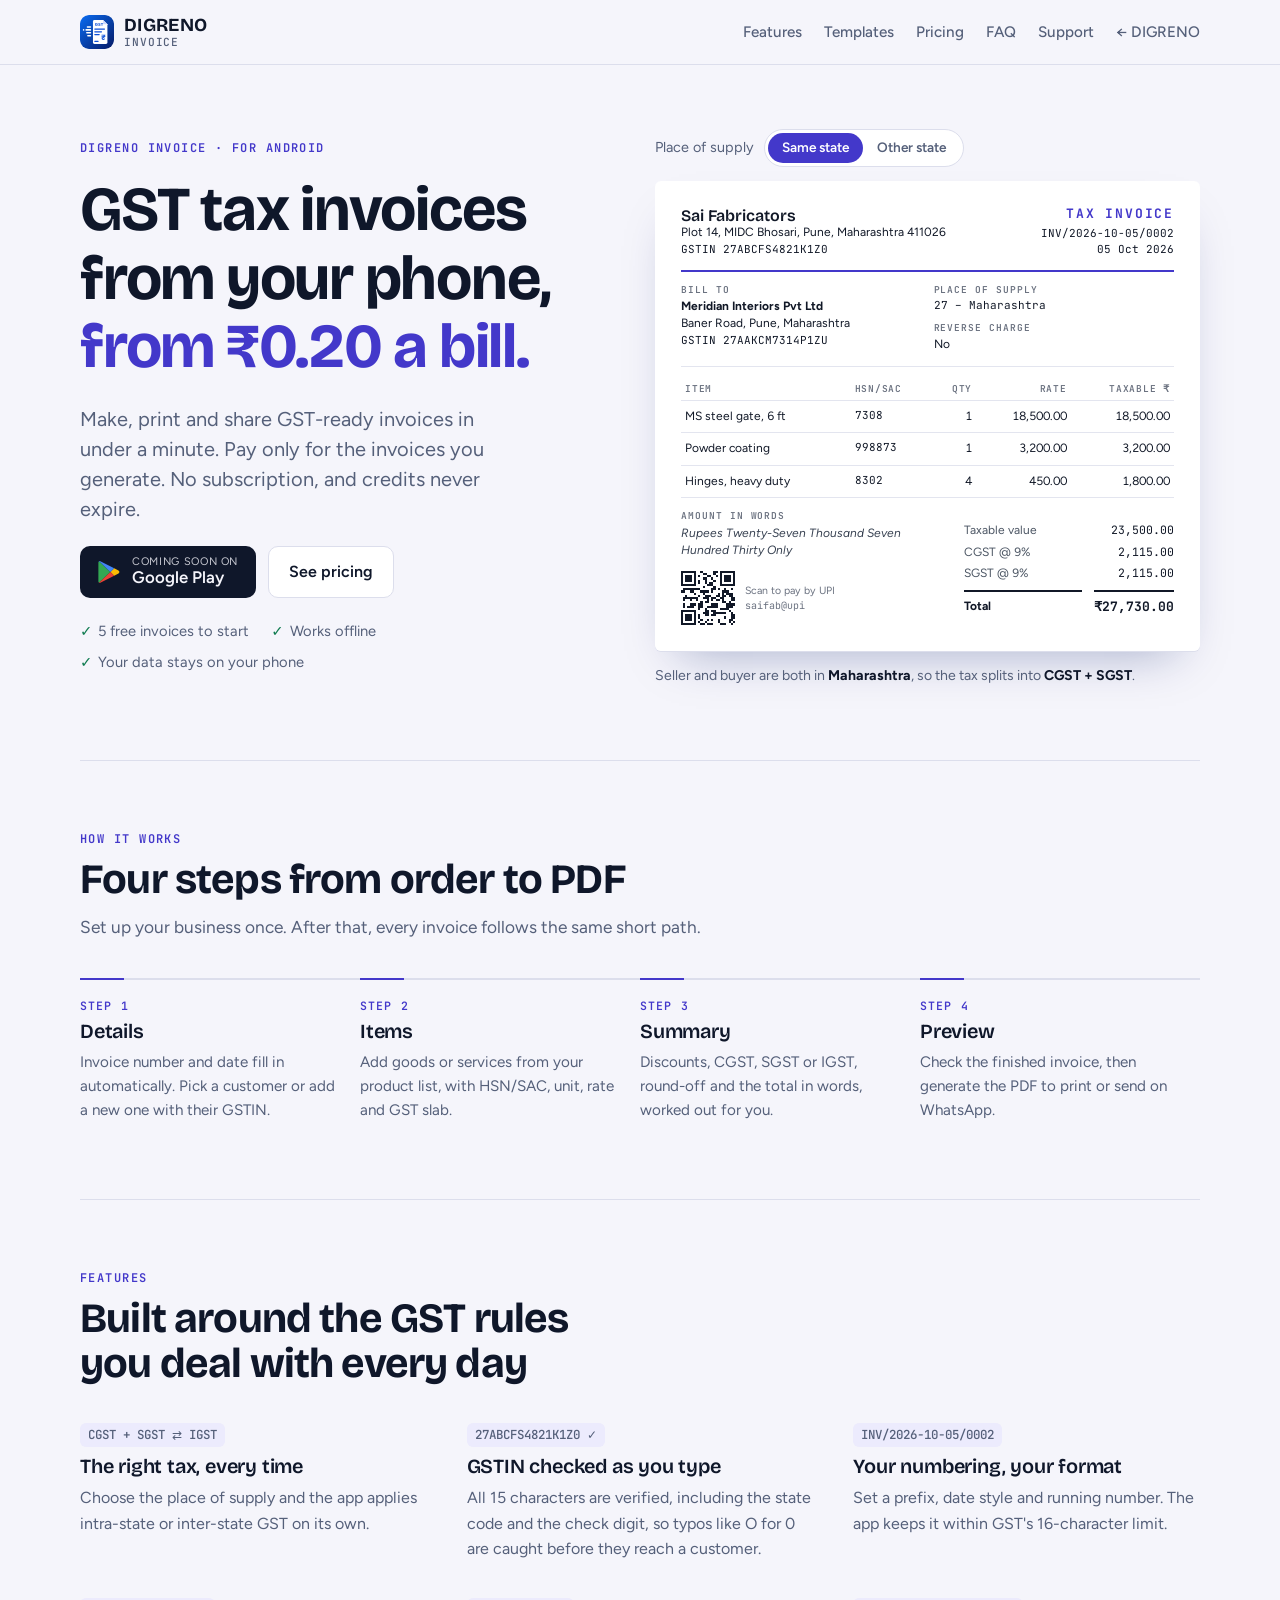
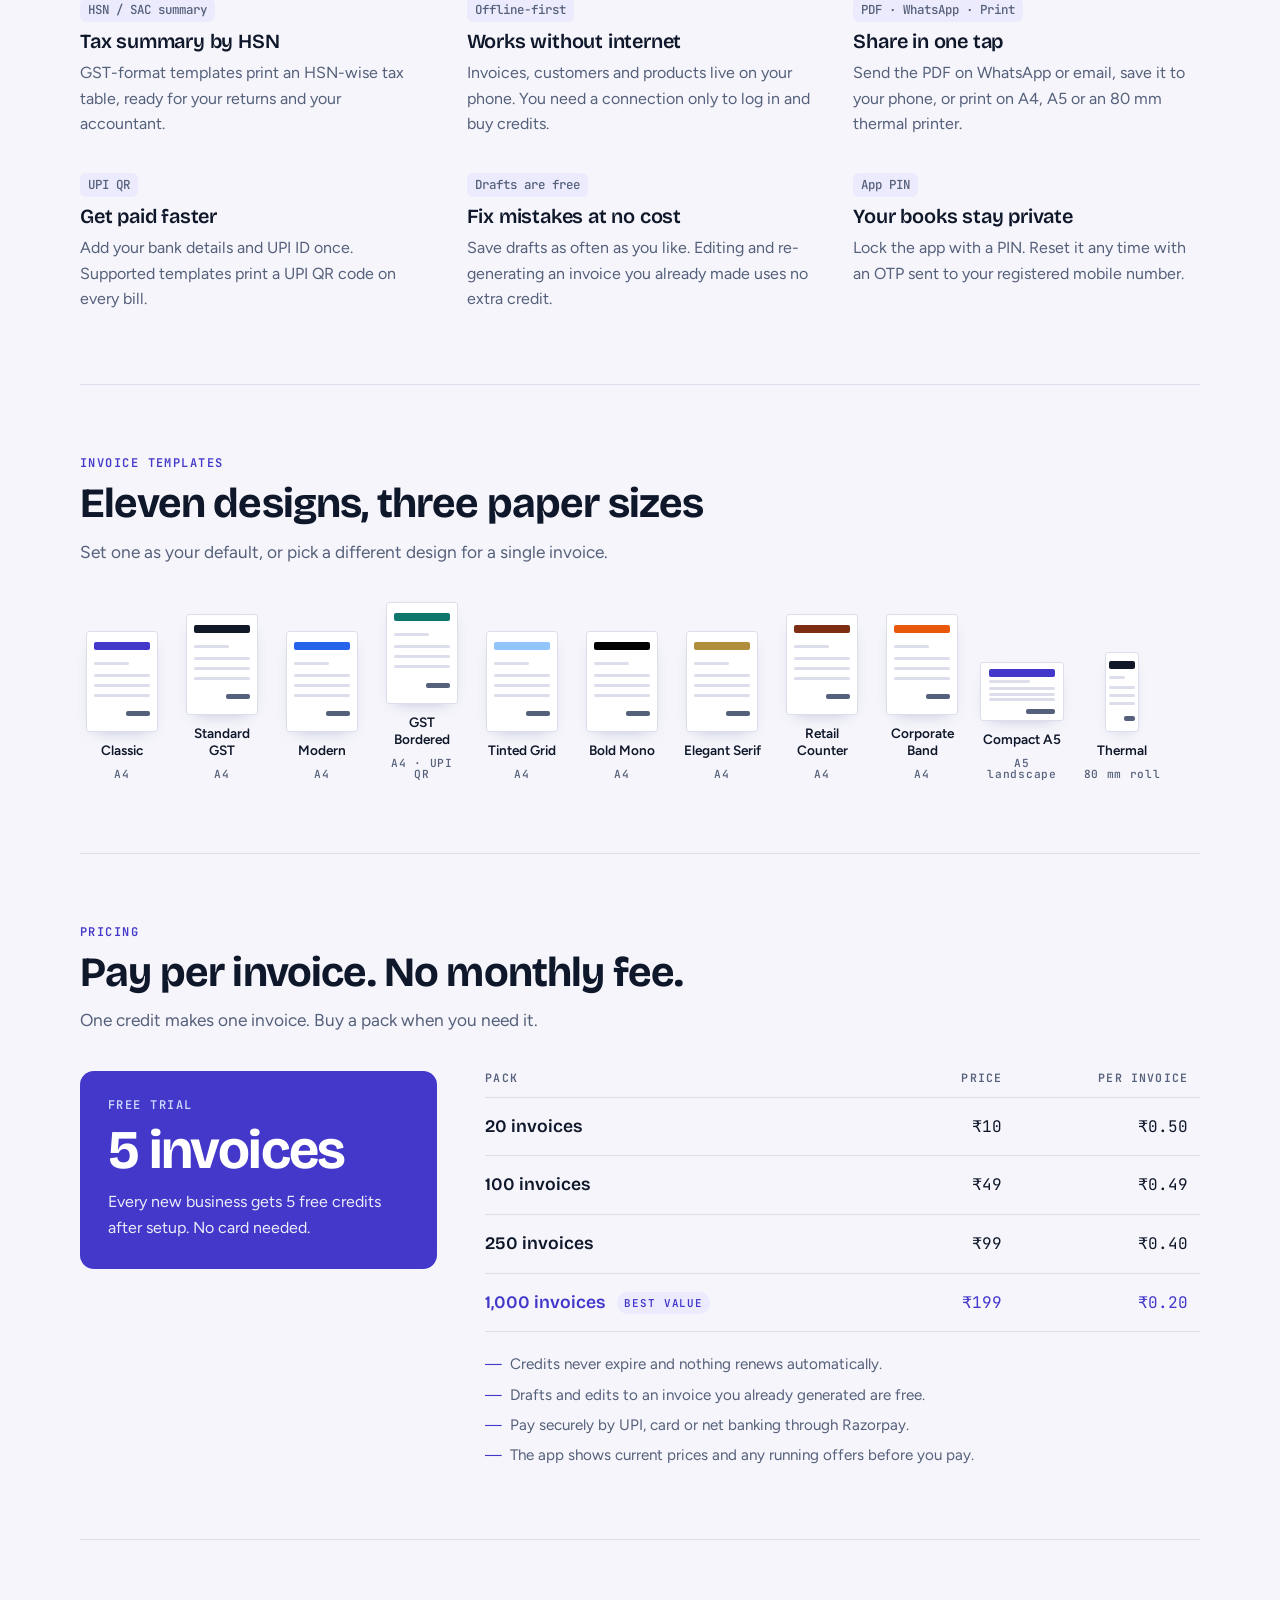
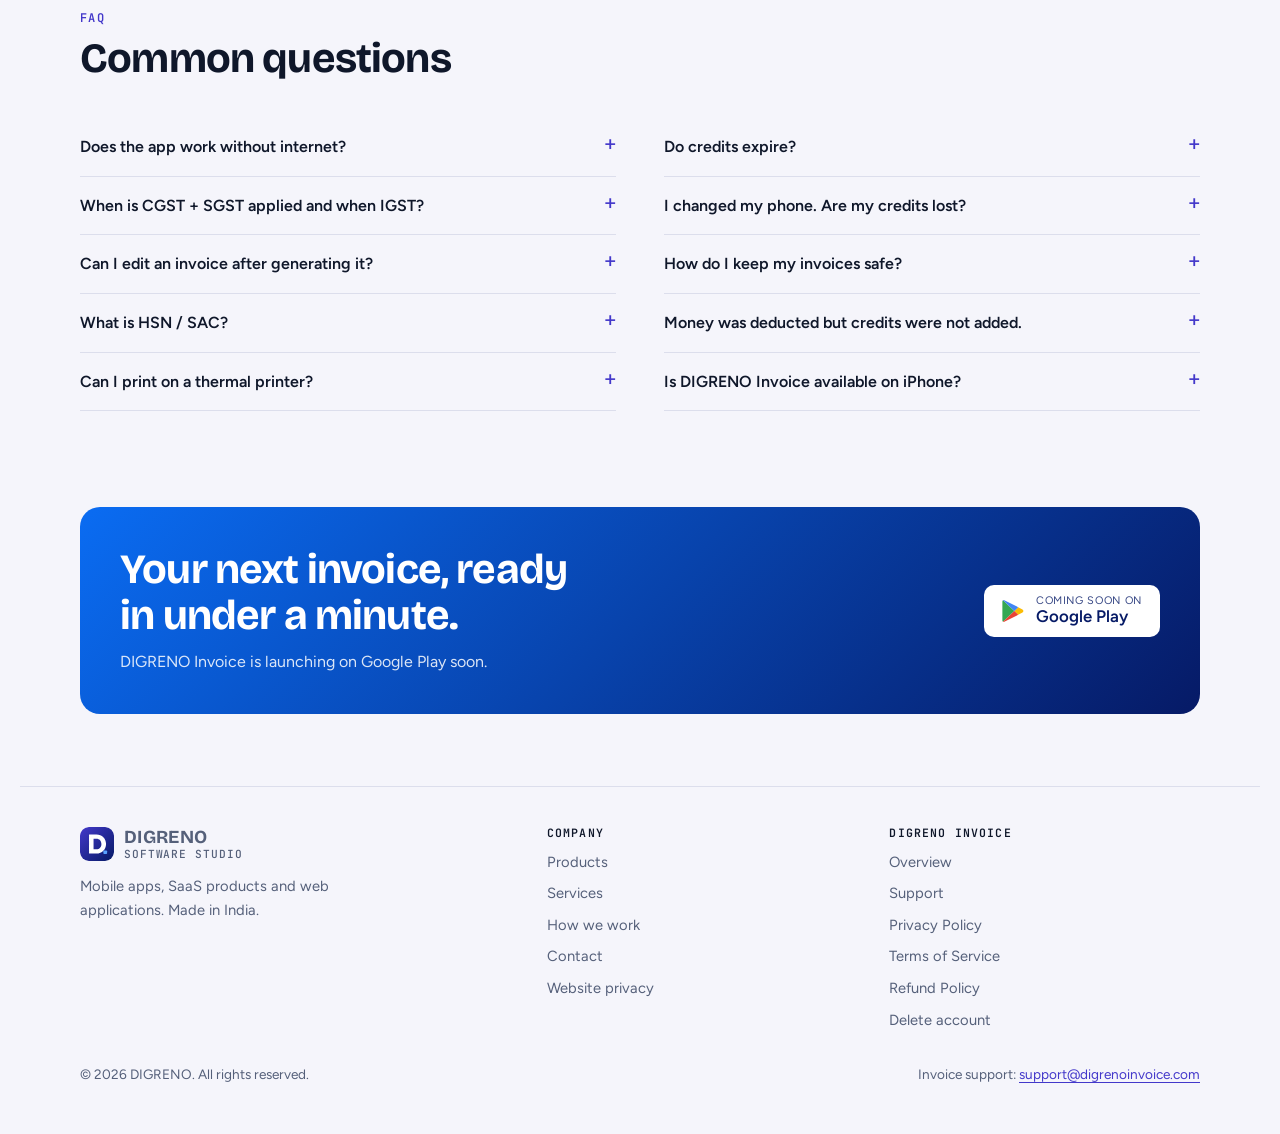
==== invoice/index.html @ 0d17e204 "seperate landing page" ====
<!doctype html>
<html lang="en-IN">
<head>
<meta charset="utf-8">
<meta name="viewport" content="width=device-width, initial-scale=1, viewport-fit=cover">
<title>DIGRENO Invoice</title>
<meta name="description" content="GST invoicing app for Android. Make GST-ready tax invoices on your phone from ₹0.20 a bill, with CGST/SGST/IGST, HSN summary, UPI QR and thermal printing.">
<link rel="canonical" href="https://digreno.com/invoice/">
<meta name="theme-color" content="#4338CA">
<meta property="og:type" content="website">
<meta property="og:site_name" content="DIGRENO">
<meta property="og:title" content="DIGRENO Invoice">
<meta property="og:description" content="GST invoicing app for Android. Make GST-ready tax invoices on your phone from ₹0.20 a bill, with CGST/SGST/IGST, HSN summary, UPI QR and thermal printing.">
<meta property="og:url" content="https://digreno.com/invoice/">
<link rel="icon" href="/assets/invoice-logo.svg" type="image/svg+xml">
<link rel="preconnect" href="https://fonts.googleapis.com"><link rel="preconnect" href="https://fonts.gstatic.com" crossorigin><link rel="stylesheet" href="https://fonts.googleapis.com/css2?family=Bricolage+Grotesque:opsz,wght@12..96,600;12..96,700&family=Figtree:wght@400;500;600;700&family=JetBrains+Mono:wght@500;600;700&display=swap">
<link rel="stylesheet" href="/assets/site.css">
</head>
<body>
<a class="skip" href="#main">Skip to content</a>
<header class="site-header">
  <nav class="wrap nav" aria-label="Main">
    <a class="brand" href="/invoice/"><img src="/assets/invoice-logo.svg" alt="" width="34" height="34"><span>DIGRENO<small>Invoice</small></span></a>
    <button class="nav-toggle" type="button" aria-expanded="false" aria-controls="nav-links">Menu</button>
    <div class="nav-links" id="nav-links"><a href="/invoice/#features">Features</a><a href="/invoice/#templates">Templates</a><a href="/invoice/#pricing">Pricing</a><a href="/invoice/#faq">FAQ</a><a href="/invoice/support.html">Support</a><a class="subnav-crumb" href="/">← DIGRENO</a></div>
  </nav>
</header>
<main id="main" class="wrap">
  <section class="hero">
    <div class="hero-copy">
      <span class="eyebrow">DIGRENO Invoice · for Android</span>
      <h1>GST tax invoices from your phone, <em>from ₹0.20 a bill.</em></h1>
      <p class="lede">Make, print and share GST-ready invoices in under a minute. Pay only for the invoices you generate. No subscription, and credits never expire.</p>
      <div class="hero-actions">
        <a class="play-badge" href="#download" aria-disabled="true">
          <svg viewBox="0 0 22 24" aria-hidden="true"><path fill="#34A853" d="M1 1.2 12.4 12 1 22.8c-.4-.2-.6-.7-.6-1.2V2.4c0-.5.2-1 .6-1.2Z"/><path fill="#FBBC04" d="m16.2 8.2-3.8 3.8 3.8 3.8 4.3-2.4c1.2-.7 1.2-2.1 0-2.8l-4.3-2.4Z"/><path fill="#4285F4" d="M1 1.2c.3-.2.8-.2 1.3.1l13.9 6.9-3.8 3.8L1 1.2Z"/><path fill="#EA4335" d="M1 22.8 12.4 12l3.8 3.8-13.9 6.9c-.5.3-1 .3-1.3.1Z"/></svg>
          <span><small>Coming soon on</small><strong>Google Play</strong></span>
        </a>
        <a class="btn btn-ghost" href="#pricing">See pricing</a>
      </div>
      <ul class="hero-facts">
        <li>5 free invoices to start</li>
        <li>Works offline</li>
        <li>Your data stays on your phone</li>
      </ul>
    </div>

    <div class="demo" aria-label="Sample invoice made with DIGRENO Invoice">
      <div class="pos-switch">
        <span>Place of supply</span>
        <span class="seg" role="group" aria-label="Place of supply">
          <button type="button" data-pos="intra" aria-pressed="true">Same state</button>
          <button type="button" data-pos="inter" aria-pressed="false">Other state</button>
        </span>
      </div>
      <div class="invoice-scroll">
        <article class="invoice" id="demo-invoice">
          <div class="inv-top">
            <div>
              <h3>Sai Fabricators</h3>
              <div>Plot 14, MIDC Bhosari, Pune, Maharashtra 411026</div>
              <div class="mono">GSTIN 27ABCFS4821K1Z0</div>
            </div>
            <div class="inv-title">
              <b>TAX INVOICE</b>
              <div class="mono">INV/2026-10-05/0002</div>
              <div class="mono">05 Oct 2026</div>
            </div>
          </div>
          <div class="inv-meta">
            <div>
              <div class="lbl">Bill to</div>
              <div><strong>Meridian Interiors Pvt Ltd</strong></div>
              <div id="buyer-addr">Baner Road, Pune, Maharashtra</div>
              <div class="mono">GSTIN <span id="buyer-gstin">27AAKCM7314P1ZU</span></div>
            </div>
            <div>
              <div class="lbl">Place of supply</div>
              <div class="mono" id="inv-pos">27 – Maharashtra</div>
              <div class="lbl" style="margin-top:8px">Reverse charge</div>
              <div>No</div>
            </div>
          </div>
          <table class="inv-items">
            <thead><tr><th>Item</th><th>HSN/SAC</th><th class="num">Qty</th><th class="num">Rate</th><th class="num">Taxable ₹</th></tr></thead>
            <tbody>
              <tr><td>MS steel gate, 6 ft</td><td class="mono">7308</td><td class="num">1</td><td class="num">18,500.00</td><td class="num">18,500.00</td></tr>
              <tr><td>Powder coating</td><td class="mono">998873</td><td class="num">1</td><td class="num">3,200.00</td><td class="num">3,200.00</td></tr>
              <tr><td>Hinges, heavy duty</td><td class="mono">8302</td><td class="num">4</td><td class="num">450.00</td><td class="num">1,800.00</td></tr>
            </tbody>
          </table>
          <div class="inv-bottom">
            <div>
              <div class="lbl" style="font:600 9.5px/1.2 var(--f-mono);letter-spacing:.1em;text-transform:uppercase;color:#6B7280;margin-bottom:3px">Amount in words</div>
              <div class="inv-words">Rupees Twenty-Seven Thousand Seven Hundred Thirty Only</div>
              <div class="inv-upi"><canvas id="upi-qr" width="25" height="25" aria-hidden="true"></canvas><span>Scan to pay by UPI<br><span class="mono" style="font-size:10px">saifab@upi</span></span></div>
            </div>
            <dl class="inv-totals">
              <dt>Taxable value</dt><dd>23,500.00</dd>
              <div id="tax-rows" style="display:contents"></div>
              <dt class="grand">Total</dt><dd class="grand">₹27,730.00</dd>
            </dl>
          </div>
        </article>
      </div>
      <p class="demo-note" id="demo-explain" aria-live="polite">Seller and buyer are both in <b>Maharashtra</b>, so the tax splits into <b>CGST + SGST</b>.</p>
    </div>
  </section>

  <section class="band" id="how">
    <div class="section-head">
      <span class="eyebrow">How it works</span>
      <h2>Four steps from order to PDF</h2>
      <p>Set up your business once. After that, every invoice follows the same short path.</p>
    </div>
    <ol class="steps">
      <li><h3>Details</h3><p>Invoice number and date fill in automatically. Pick a customer or add a new one with their GSTIN.</p></li>
      <li><h3>Items</h3><p>Add goods or services from your product list, with HSN/SAC, unit, rate and GST slab.</p></li>
      <li><h3>Summary</h3><p>Discounts, CGST, SGST or IGST, round-off and the total in words, worked out for you.</p></li>
      <li><h3>Preview</h3><p>Check the finished invoice, then generate the PDF to print or send on WhatsApp.</p></li>
    </ol>
  </section>

  <section class="band" id="features">
    <div class="section-head">
      <span class="eyebrow">Features</span>
      <h2>Built around the GST rules you deal with every day</h2>
    </div>
    <div class="features">
      <div class="feature"><span class="tag">CGST + SGST ⇄ IGST</span><h3>The right tax, every time</h3><p>Choose the place of supply and the app applies intra-state or inter-state GST on its own.</p></div>
      <div class="feature"><span class="tag">27ABCFS4821K1Z0 ✓</span><h3>GSTIN checked as you type</h3><p>All 15 characters are verified, including the state code and the check digit, so typos like O for 0 are caught before they reach a customer.</p></div>
      <div class="feature"><span class="tag">INV/2026-10-05/0002</span><h3>Your numbering, your format</h3><p>Set a prefix, date style and running number. The app keeps it within GST's 16-character limit.</p></div>
      <div class="feature"><span class="tag">HSN / SAC summary</span><h3>Tax summary by HSN</h3><p>GST-format templates print an HSN-wise tax table, ready for your returns and your accountant.</p></div>
      <div class="feature"><span class="tag">Offline-first</span><h3>Works without internet</h3><p>Invoices, customers and products live on your phone. You need a connection only to log in and buy credits.</p></div>
      <div class="feature"><span class="tag">PDF · WhatsApp · Print</span><h3>Share in one tap</h3><p>Send the PDF on WhatsApp or email, save it to your phone, or print on A4, A5 or an 80 mm thermal printer.</p></div>
      <div class="feature"><span class="tag">UPI QR</span><h3>Get paid faster</h3><p>Add your bank details and UPI ID once. Supported templates print a UPI QR code on every bill.</p></div>
      <div class="feature"><span class="tag">Drafts are free</span><h3>Fix mistakes at no cost</h3><p>Save drafts as often as you like. Editing and re-generating an invoice you already made uses no extra credit.</p></div>
      <div class="feature"><span class="tag">App PIN</span><h3>Your books stay private</h3><p>Lock the app with a PIN. Reset it any time with an OTP sent to your registered mobile number.</p></div>
    </div>
  </section>

  <section class="band" id="templates">
    <div class="section-head">
      <span class="eyebrow">Invoice templates</span>
      <h2>Eleven designs, three paper sizes</h2>
      <p>Set one as your default, or pick a different design for a single invoice.</p>
    </div>
    <div class="papers">
      <div class="paper"><div class="sheet"><i></i><i></i><i></i><i></i><i></i><i></i></div><b>Classic</b><small>A4</small></div>
      <div class="paper"><div class="sheet" style="--accent-paper:#111827"><i></i><i></i><i></i><i></i><i></i><i></i></div><b>Standard GST</b><small>A4</small></div>
      <div class="paper"><div class="sheet" style="--accent-paper:#2563EB"><i></i><i></i><i></i><i></i><i></i><i></i></div><b>Modern</b><small>A4</small></div>
      <div class="paper"><div class="sheet" style="--accent-paper:#0F766E"><i></i><i></i><i></i><i></i><i></i><i></i></div><b>GST Bordered</b><small>A4 · UPI QR</small></div>
      <div class="paper"><div class="sheet" style="--accent-paper:#93C5FD"><i></i><i></i><i></i><i></i><i></i><i></i></div><b>Tinted Grid</b><small>A4</small></div>
      <div class="paper"><div class="sheet" style="--accent-paper:#000"><i></i><i></i><i></i><i></i><i></i><i></i></div><b>Bold Mono</b><small>A4</small></div>
      <div class="paper"><div class="sheet" style="--accent-paper:#B08D3C"><i></i><i></i><i></i><i></i><i></i><i></i></div><b>Elegant Serif</b><small>A4</small></div>
      <div class="paper"><div class="sheet" style="--accent-paper:#7C2D12"><i></i><i></i><i></i><i></i><i></i><i></i></div><b>Retail Counter</b><small>A4</small></div>
      <div class="paper"><div class="sheet" style="--accent-paper:#EA580C"><i></i><i></i><i></i><i></i><i></i><i></i></div><b>Corporate Band</b><small>A4</small></div>
      <div class="paper a5"><div class="sheet"><i></i><i></i><i></i><i></i><i></i><i></i></div><b>Compact A5</b><small>A5 landscape</small></div>
      <div class="paper roll"><div class="sheet" style="--accent-paper:#111827"><i></i><i></i><i></i><i></i><i></i><i></i></div><b>Thermal</b><small>80 mm roll</small></div>
    </div>
  </section>

  <section class="band" id="pricing">
    <div class="section-head">
      <span class="eyebrow">Pricing</span>
      <h2>Pay per invoice. No monthly fee.</h2>
      <p>One credit makes one invoice. Buy a pack when you need it.</p>
    </div>
    <div class="pricing">
      <div class="trial">
        <span class="eyebrow" style="color:#C9D8FF">Free trial</span>
        <div class="big">5 invoices</div>
        <p>Every new business gets 5 free credits after setup. No card needed.</p>
      </div>
      <div class="packs-wrap">
        <table class="packs">
          <thead><tr><th>Pack</th><th class="num">Price</th><th class="num">Per invoice</th></tr></thead>
          <tbody>
            <tr><td>20 invoices</td><td class="num">₹10</td><td class="num">₹0.50</td></tr>
            <tr><td>100 invoices</td><td class="num">₹49</td><td class="num">₹0.49</td></tr>
            <tr><td>250 invoices</td><td class="num">₹99</td><td class="num">₹0.40</td></tr>
            <tr class="best"><td>1,000 invoices <span class="pill">Best value</span></td><td class="num">₹199</td><td class="num">₹0.20</td></tr>
          </tbody>
        </table>
        <ul class="pricing-notes">
          <li>Credits never expire and nothing renews automatically.</li>
          <li>Drafts and edits to an invoice you already generated are free.</li>
          <li>Pay securely by UPI, card or net banking through Razorpay.</li>
          <li>The app shows current prices and any running offers before you pay.</li>
        </ul>
      </div>
    </div>
  </section>

  <section class="band" id="faq">
    <div class="section-head">
      <span class="eyebrow">FAQ</span>
      <h2>Common questions</h2>
    </div>
    <div class="faq">
      <div>
        <details><summary>Does the app work without internet?</summary><p>Yes. Invoices, customers and products are stored on your phone and work offline. You need internet to log in, buy credits and sync your credit balance.</p></details>
        <details><summary>When is CGST + SGST applied and when IGST?</summary><p>If the place of supply is in the same state as your business, CGST and SGST are applied. If it is a different state, IGST is applied. The app decides this from the place of supply you select.</p></details>
        <details><summary>Can I edit an invoice after generating it?</summary><p>Yes. Open the invoice and tap Edit. Updating an invoice you already generated does not use another credit.</p></details>
        <details><summary>What is HSN / SAC?</summary><p>HSN codes classify goods and SAC codes classify services. Enter 4, 6 or 8 digits as your turnover requires. Service codes usually start with 99.</p></details>
        <details><summary>Can I print on a thermal printer?</summary><p>Yes. The Thermal template is laid out for 80 mm receipt printers. A4 and A5 templates print on any regular printer.</p></details>
      </div>
      <div>
        <details><summary>Do credits expire?</summary><p>No. Purchased credits do not expire. Every pack is a one-time purchase and nothing renews automatically.</p></details>
        <details><summary>I changed my phone. Are my credits lost?</summary><p>No. Your credit balance is kept on our server. Log in with the same mobile number and your balance comes back automatically.</p></details>
        <details><summary>How do I keep my invoices safe?</summary><p>Your invoices are stored on your phone. Keep Android backup turned on for your Google account so app data is restored on a new phone. You can also export a backup from Settings.</p></details>
        <details><summary>Money was deducted but credits were not added.</summary><p>Credits usually appear within a few minutes once the bank confirms. In the app, open Help → Payment issues and tap Check status. If credits can't be added, the amount is refunded. See our <a href="refund.html">refund policy</a>.</p></details>
        <details><summary>Is DIGRENO Invoice available on iPhone?</summary><p>Not yet. The app is launching on Android first.</p></details>
      </div>
    </div>
  </section>

  <section class="cta" id="download">
    <div>
      <h2>Your next invoice, ready in under a minute.</h2>
      <p>DIGRENO Invoice is launching on Google Play soon.</p>
    </div>
    <a class="play-badge" href="#download" aria-disabled="true">
      <svg viewBox="0 0 22 24" aria-hidden="true"><path fill="#34A853" d="M1 1.2 12.4 12 1 22.8c-.4-.2-.6-.7-.6-1.2V2.4c0-.5.2-1 .6-1.2Z"/><path fill="#FBBC04" d="m16.2 8.2-3.8 3.8 3.8 3.8 4.3-2.4c1.2-.7 1.2-2.1 0-2.8l-4.3-2.4Z"/><path fill="#4285F4" d="M1 1.2c.3-.2.8-.2 1.3.1l13.9 6.9-3.8 3.8L1 1.2Z"/><path fill="#EA4335" d="M1 22.8 12.4 12l3.8 3.8-13.9 6.9c-.5.3-1 .3-1.3.1Z"/></svg>
      <span><small>Coming soon on</small><strong>Google Play</strong></span>
    </a>
  </section>
</main>
<footer class="site-footer">
  <div class="wrap">
    <div class="footer-grid">
      <div>
        <a class="brand" href="/"><img src="/assets/digreno-mark.svg" alt="" width="34" height="34"><span>DIGRENO<span class="brand-sub">Software studio</span></span></a>
        <p style="margin-top:14px;max-width:34ch">Mobile apps, SaaS products and web applications. Made in India.</p>
      </div>
      <div>
        <h4>Company</h4>
        <ul><li><a href="/#products">Products</a></li><li><a href="/#services">Services</a></li><li><a href="/#process">How we work</a></li><li><a href="/contact.html">Contact</a></li><li><a href="/privacy.html">Website privacy</a></li></ul>
      </div>
      <div>
        <h4>DIGRENO Invoice</h4>
        <ul><li><a href="/invoice/">Overview</a></li><li><a href="/invoice/support.html">Support</a></li><li><a href="/invoice/privacy.html">Privacy Policy</a></li><li><a href="/invoice/terms.html">Terms of Service</a></li><li><a href="/invoice/refund.html">Refund Policy</a></li><li><a href="/invoice/delete-account.html">Delete account</a></li></ul>
      </div>
    </div>
    <div class="footer-base">
      <span>© <span data-year>2026</span> DIGRENO. All rights reserved.</span>
      <span>Invoice support: <a href="mailto:support@digrenoinvoice.com">support@digrenoinvoice.com</a></span>
    </div>
  </div>
</footer>
<script src="/assets/site.js" defer></script>
</body>
</html>
---- assets/site.css ----
/* DIGRENO — digreno.com
   Layout: one 1120px column; the hero pairs the pitch with a live, toggleable GST tax invoice
   (the product's own output). Everything else is quiet: hairlines, mono for tax data. */
:root {
  --bg: #F5F5FB;          /* app background */
  --surface: #FFFFFF;
  --ink: #0F172A;         /* digreno_navy */
  --muted: #55607A;
  --line: #DCDEEC;
  --indigo: #4338CA;      /* brand */
  --indigo-soft: #ECEBFD;
  --blue: #0A6CF2;        /* launcher gradient start */
  --deep: #061A66;        /* launcher gradient end */
  --paper: #FFFFFF;       /* the invoice stays paper-white in both themes */
  --paper-ink: #111827;
  --paper-line: #E3E5EF;
  --ok: #0F7B4F;
  --fill-bg: #FFF3C4;
  --fill-ink: #6B4E00;
  --on-accent: #FFFFFF;

  --f-display: "Bricolage Grotesque", "Segoe UI", system-ui, sans-serif;
  --f-body: "Figtree", "Segoe UI", system-ui, -apple-system, sans-serif;
  --f-mono: "JetBrains Mono", ui-monospace, "Cascadia Mono", Consolas, monospace;

  --step--1: 0.875rem;
  --step-0: 1rem;
  --step-1: 1.25rem;
  --step-2: 1.6rem;
  --step-3: clamp(1.9rem, 1.4rem + 2vw, 2.6rem);
  --step-4: clamp(2.3rem, 1.5rem + 3.6vw, 3.9rem);

  --wrap: 1120px;
  --radius: 14px;
  color-scheme: light;
}
@media (prefers-color-scheme: dark) {
  :root:not([data-theme="light"]) {
    --bg: #0A0E1F; --surface: #121834; --ink: #E8EAF6; --muted: #A2A9C6; --line: #262E52;
    --indigo: #8F8BFF; --indigo-soft: #1D2050; --blue: #5AA2FF; --deep: #C9D8FF;
    --paper-line: #E3E5EF; --ok: #3CC48A; --fill-bg: #4A3B05; --fill-ink: #FFE08A; --on-accent: #0A0E1F;
    color-scheme: dark;
  }
}
:root[data-theme="dark"] {
  --bg: #0A0E1F; --surface: #121834; --ink: #E8EAF6; --muted: #A2A9C6; --line: #262E52;
  --indigo: #8F8BFF; --indigo-soft: #1D2050; --blue: #5AA2FF; --deep: #C9D8FF;
  --paper-line: #E3E5EF; --ok: #3CC48A; --fill-bg: #4A3B05; --fill-ink: #FFE08A; --on-accent: #0A0E1F;
  color-scheme: dark;
}

*, *::before, *::after { box-sizing: border-box; }
html { -webkit-text-size-adjust: 100%; scroll-behavior: smooth; }
@media (prefers-reduced-motion: reduce) { html { scroll-behavior: auto; } * { transition: none !important; animation: none !important; } }
body {
  margin: 0; background: var(--bg); color: var(--ink);
  font: 400 var(--step-0)/1.6 var(--f-body);
  padding-inline: 20px;
}
img, svg { max-width: 100%; }
a { color: var(--indigo); text-underline-offset: 3px; }
a:focus-visible, button:focus-visible, summary:focus-visible { outline: 2px solid var(--blue); outline-offset: 3px; border-radius: 6px; }
h1, h2, h3 { font-family: var(--f-display); line-height: 1.1; letter-spacing: -0.02em; text-wrap: balance; margin: 0; }
h1 { font-size: var(--step-4); font-weight: 700; }
h2 { font-size: var(--step-3); font-weight: 700; }
h3 { font-size: var(--step-1); font-weight: 600; letter-spacing: -0.01em; }
p { margin: 0; }
.wrap { max-width: var(--wrap); margin-inline: auto; }
.mono { font-family: var(--f-mono); font-variant-numeric: tabular-nums; }
.eyebrow { font: 600 0.75rem/1 var(--f-mono); letter-spacing: 0.12em; text-transform: uppercase; color: var(--indigo); }
.lede { color: var(--muted); font-size: var(--step-1); line-height: 1.5; max-width: 34ch; }
.skip { position: absolute; left: -9999px; }
.skip:focus { left: 20px; top: 12px; background: var(--surface); padding: 8px 12px; z-index: 10; }

/* ---------- header ---------- */
.site-header { position: sticky; top: env(safe-area-inset-top, 0px); z-index: 5; margin-inline: -20px; padding-inline: 20px;
  background: color-mix(in srgb, var(--bg) 86%, transparent); backdrop-filter: blur(10px); border-bottom: 1px solid var(--line); }
.nav { display: flex; align-items: center; gap: 24px; min-height: 64px; }
.brand { display: flex; align-items: center; gap: 10px; text-decoration: none; color: var(--ink); font: 700 1.15rem/1 var(--f-display); letter-spacing: 0.02em; }
.brand img { width: 34px; height: 34px; border-radius: 9px; }
.brand small { font: 500 0.7rem/1 var(--f-mono); color: var(--muted); letter-spacing: 0.08em; text-transform: uppercase; display: block; margin-top: 3px; }
.nav-links { display: flex; gap: 22px; margin-left: auto; align-items: center; }
.nav-links a { color: var(--muted); text-decoration: none; font-weight: 500; font-size: 0.95rem; }
.nav-links a:hover { color: var(--ink); }
.nav-toggle { display: none; margin-left: auto; background: none; border: 1px solid var(--line); color: var(--ink); border-radius: 8px; padding: 6px 10px; font: inherit; cursor: pointer; }
@media (max-width: 760px) {
  .nav-toggle { display: block; }
  .nav-links { display: none; position: absolute; left: 0; right: 0; top: 64px; flex-direction: column; align-items: stretch; gap: 0;
    background: var(--surface); border-bottom: 1px solid var(--line); padding: 8px 20px 16px; }
  .nav-links.open { display: flex; }
  .nav-links a { padding: 10px 0; }
}

/* ---------- buttons ---------- */
.btn { display: inline-flex; align-items: center; gap: 10px; padding: 12px 20px; border-radius: 10px; font-weight: 600; text-decoration: none; border: 1px solid transparent; }
.btn-primary { background: var(--indigo); color: var(--on-accent); }
.btn-primary:hover { filter: brightness(1.08); }
.btn-ghost { border-color: var(--line); color: var(--ink); background: var(--surface); }
.play-badge { display: inline-flex; align-items: center; gap: 12px; padding: 10px 18px; border-radius: 10px; background: var(--ink); color: var(--bg); text-decoration: none; }
.play-badge svg { width: 22px; height: 24px; flex: none; }
.play-badge span { display: grid; line-height: 1.15; }
.play-badge small { font-size: 0.68rem; letter-spacing: 0.06em; text-transform: uppercase; opacity: 0.8; }
.play-badge strong { font-size: 1.05rem; font-weight: 600; }
.play-badge[aria-disabled="true"] { cursor: default; }

/* ---------- hero ---------- */
.hero { display: grid; grid-template-columns: minmax(0, 1fr) minmax(0, 1.05fr); gap: 56px; align-items: center; padding-block: 64px 72px; }
.hero-copy { display: grid; gap: 22px; min-width: 0; }
.hero h1 em { font-style: normal; color: var(--indigo); }
.hero-actions { display: flex; flex-wrap: wrap; gap: 12px; align-items: center; }
.hero-facts { display: flex; flex-wrap: wrap; gap: 8px 22px; color: var(--muted); font-size: 0.92rem; list-style: none; padding: 0; margin: 0; }
.hero-facts li::before { content: "✓"; color: var(--ok); font-weight: 700; margin-right: 6px; }
@media (max-width: 900px) { .hero { grid-template-columns: minmax(0, 1fr); gap: 40px; padding-block: 40px 56px; } }

/* ---------- the invoice (hero demo) ---------- */
.demo { display: grid; gap: 14px; min-width: 0; }
.pos-switch { display: flex; flex-wrap: wrap; align-items: center; gap: 10px; font-size: 0.9rem; color: var(--muted); }
.seg { display: inline-flex; background: var(--surface); border: 1px solid var(--line); border-radius: 999px; padding: 3px; }
.seg button { border: 0; background: none; color: var(--muted); font: 600 0.85rem/1 var(--f-body); padding: 8px 14px; border-radius: 999px; cursor: pointer; }
.seg button[aria-pressed="true"] { background: var(--indigo); color: var(--on-accent); }
.invoice-scroll { overflow-x: auto; border-radius: 6px; box-shadow: 0 1px 0 var(--line), 0 24px 48px -24px rgba(6, 26, 102, 0.35); }
.invoice { background: var(--paper); color: var(--paper-ink); min-width: 470px; padding: 26px 26px 22px; font-size: 12px; line-height: 1.45; font-family: var(--f-body); }
.inv-top { display: flex; justify-content: space-between; gap: 16px; align-items: flex-start; border-bottom: 2px solid #4338CA; padding-bottom: 12px; }
.inv-top h3 { font-size: 16px; color: #111827; letter-spacing: 0; }
.inv-title { text-align: right; }
.inv-title b { display: block; font: 700 13px/1 var(--f-mono); letter-spacing: 0.14em; color: #4338CA; margin-bottom: 6px; }
.inv-meta { display: grid; grid-template-columns: 1fr 1fr; gap: 12px; padding: 12px 0; border-bottom: 1px solid var(--paper-line); }
.inv-meta .lbl { font: 600 9.5px/1.2 var(--f-mono); letter-spacing: 0.1em; text-transform: uppercase; color: #6B7280; margin-bottom: 3px; }
.inv .mono, .invoice .mono { font-size: 11px; }
.inv-items { width: 100%; border-collapse: collapse; margin-top: 10px; font-variant-numeric: tabular-nums; }
.inv-items th { text-align: left; font: 600 9.5px/1.2 var(--f-mono); letter-spacing: 0.08em; text-transform: uppercase; color: #6B7280; padding: 6px 4px; border-bottom: 1px solid var(--paper-line); }
.inv-items td { padding: 7px 4px; border-bottom: 1px solid var(--paper-line); vertical-align: top; }
.inv-items .num, .inv-items th.num { text-align: right; white-space: nowrap; }
.inv-bottom { display: grid; grid-template-columns: 1fr 210px; gap: 18px; margin-top: 12px; align-items: start; }
.inv-words { color: #374151; font-style: italic; }
.inv-upi { display: flex; gap: 10px; align-items: center; margin-top: 12px; color: #6B7280; font-size: 10.5px; }
.inv-upi canvas { width: 54px; height: 54px; image-rendering: pixelated; }
.inv-totals { display: grid; grid-template-columns: 1fr auto; gap: 4px 12px; font-variant-numeric: tabular-nums; }
.inv-totals dt { color: #4B5563; }
.inv-totals dd { margin: 0; text-align: right; font-family: var(--f-mono); font-size: 11.5px; }
.inv-totals .tax-row { transition: opacity .25s, transform .25s; }
.inv-totals .grand { border-top: 2px solid #111827; padding-top: 6px; margin-top: 4px; font-weight: 700; color: #111827; }
.inv-totals dd.grand { font-size: 13px; }
.demo-note { font-size: 0.88rem; color: var(--muted); }
.demo-note b { color: var(--ink); }

/* ---------- sections ---------- */
section.band { padding-block: 72px; border-top: 1px solid var(--line); }
.section-head { display: grid; gap: 12px; margin-bottom: 36px; max-width: 640px; }
.section-head p { color: var(--muted); font-size: 1.08rem; }

/* steps: Details → Items → Summary → Preview (real wizard order) */
.steps { list-style: none; padding: 0; margin: 0; display: grid; grid-template-columns: repeat(4, minmax(0, 1fr)); gap: 0; counter-reset: s; }
.steps li { padding: 20px 22px 4px 0; border-top: 2px solid var(--line); position: relative; display: grid; gap: 8px; align-content: start; }
.steps li::before { counter-increment: s; content: "Step " counter(s); font: 600 0.72rem/1 var(--f-mono); letter-spacing: 0.1em; text-transform: uppercase; color: var(--indigo); }
.steps li::after { content: ""; position: absolute; top: -2px; left: 0; width: 44px; height: 2px; background: var(--indigo); }
.steps p { color: var(--muted); font-size: 0.95rem; }
@media (max-width: 820px) { .steps { grid-template-columns: repeat(2, minmax(0, 1fr)); row-gap: 24px; } }
@media (max-width: 480px) { .steps { grid-template-columns: minmax(0, 1fr); } }

/* features: definition grid, no cards */
.features { display: grid; grid-template-columns: repeat(3, minmax(0, 1fr)); gap: 36px 40px; }
.feature { display: grid; gap: 8px; align-content: start; min-width: 0; }
.feature .tag { font: 500 0.78rem/1.3 var(--f-mono); color: var(--muted); background: var(--indigo-soft); border-radius: 6px; padding: 4px 8px; justify-self: start; }
.feature p { color: var(--muted); }
@media (max-width: 900px) { .features { grid-template-columns: repeat(2, minmax(0, 1fr)); } }
@media (max-width: 560px) { .features { grid-template-columns: minmax(0, 1fr); } }

/* templates: paper shapes drawn to real proportions (A4 1:1.414, A5 landscape, 80mm roll) */
.papers { display: flex; flex-wrap: wrap; gap: 28px 16px; align-items: flex-end; }
.paper { display: grid; gap: 10px; justify-items: center; width: 84px; text-align: center; }
.paper .sheet { width: 72px; aspect-ratio: 1 / 1.414; background: var(--surface); border: 1px solid var(--line); border-radius: 3px; position: relative; overflow: hidden;
  box-shadow: 0 6px 16px -10px rgba(6,26,102,.35); }
.paper.a5 .sheet { width: 84px; aspect-ratio: 1.414 / 1; }
.paper.roll .sheet { width: 34px; aspect-ratio: 80 / 190; }
.sheet i { position: absolute; left: 10%; right: 10%; height: 3px; border-radius: 2px; background: var(--line); }
.sheet i:nth-child(1) { top: 10%; height: 8px; background: var(--accent-paper, var(--indigo)); }
.sheet i:nth-child(2) { top: 30%; right: 40%; }
.sheet i:nth-child(3) { top: 42%; }
.sheet i:nth-child(4) { top: 52%; }
.sheet i:nth-child(5) { top: 62%; }
.sheet i:nth-child(6) { top: 80%; left: 55%; height: 5px; background: var(--muted); }
.paper b { font-size: 0.85rem; font-weight: 600; line-height: 1.25; }
.paper small { font: 500 0.7rem/1 var(--f-mono); color: var(--muted); letter-spacing: 0.06em; }

/* pricing */
.pricing { display: grid; grid-template-columns: 1fr 2fr; gap: 48px; align-items: start; }
.trial { background: var(--indigo); color: #fff; border-radius: var(--radius); padding: 28px; display: grid; gap: 12px; }
.trial .big { font: 700 3.4rem/1 var(--f-display); letter-spacing: -0.03em; }
.trial p { opacity: 0.9; }
.packs { width: 100%; border-collapse: collapse; font-variant-numeric: tabular-nums; }
.packs th { text-align: left; font: 600 0.72rem/1.2 var(--f-mono); letter-spacing: 0.1em; text-transform: uppercase; color: var(--muted); padding: 0 12px 12px 0; border-bottom: 1px solid var(--line); }
.packs td { padding: 16px 12px 16px 0; border-bottom: 1px solid var(--line); }
.packs td:first-child { font: 600 1.1rem/1 var(--f-display); }
.packs .num { text-align: right; font-family: var(--f-mono); }
.packs th.num { text-align: right; }
.packs tr.best td { color: var(--indigo); }
.packs .pill { font: 600 0.68rem/1 var(--f-mono); letter-spacing: 0.08em; text-transform: uppercase; background: var(--indigo-soft); color: var(--indigo); padding: 4px 7px; border-radius: 999px; margin-left: 8px; vertical-align: middle; }
.packs-wrap { overflow-x: auto; min-width: 0; }
.pricing-notes { list-style: none; padding: 0; margin: 20px 0 0; display: grid; gap: 6px; color: var(--muted); font-size: 0.95rem; }
.pricing-notes li::before { content: "—"; margin-right: 8px; color: var(--indigo); }
@media (max-width: 820px) { .pricing { grid-template-columns: minmax(0, 1fr); gap: 32px; } }

/* faq */
.faq { display: grid; grid-template-columns: minmax(0, 1fr) minmax(0, 1fr); gap: 0 48px; }
.faq details { border-bottom: 1px solid var(--line); padding: 16px 0; }
.faq summary { cursor: pointer; font-weight: 600; list-style: none; display: flex; justify-content: space-between; gap: 16px; }
.faq summary::-webkit-details-marker { display: none; }
.faq summary::after { content: "+"; font: 400 1.3rem/1 var(--f-mono); color: var(--indigo); }
.faq details[open] summary::after { content: "–"; }
.faq details p { color: var(--muted); margin-top: 10px; }
@media (max-width: 760px) { .faq { grid-template-columns: minmax(0, 1fr); } }

/* cta */
.cta { display: flex; flex-wrap: wrap; gap: 24px; justify-content: space-between; align-items: center;
  background: linear-gradient(135deg, #0A6CF2, #061A66); color: #fff; border-radius: 20px; padding: 40px; margin-block: 24px 72px; }
.cta h2 { color: #fff; max-width: 20ch; }
.cta p { opacity: 0.85; margin-top: 10px; }
.cta .play-badge { background: #fff; color: #061A66; }

/* footer */
.site-footer { border-top: 1px solid var(--line); padding-block: 40px 48px; color: var(--muted); font-size: 0.92rem; }
.footer-grid { display: grid; grid-template-columns: 1.4fr 1fr 1fr; gap: 32px; }
.footer-grid h4 { font: 600 0.72rem/1 var(--f-mono); letter-spacing: 0.1em; text-transform: uppercase; color: var(--ink); margin: 0 0 12px; }
.footer-grid ul { list-style: none; padding: 0; margin: 0; display: grid; gap: 8px; }
.footer-grid a { color: var(--muted); text-decoration: none; }
.footer-grid a:hover { color: var(--ink); text-decoration: underline; }
.footer-base { margin-top: 32px; display: flex; flex-wrap: wrap; gap: 8px 24px; justify-content: space-between; font-size: 0.85rem; }
@media (max-width: 700px) { .footer-grid { grid-template-columns: minmax(0, 1fr); } }

/* ---------- legal / document pages ---------- */
.doc { display: grid; grid-template-columns: 220px minmax(0, 1fr); gap: 56px; padding-block: 56px 80px; }
.doc-side { position: sticky; top: calc(env(safe-area-inset-top, 0px) + 88px); align-self: start; display: grid; gap: 6px; font-size: 0.92rem; }
.doc-side a { color: var(--muted); text-decoration: none; padding: 4px 0; }
.doc-side a[aria-current="page"] { color: var(--indigo); font-weight: 600; }
.doc-body { max-width: 68ch; min-width: 0; }
.doc-body h1 { font-size: var(--step-3); margin-bottom: 10px; }
.doc-body .updated { color: var(--muted); font: 500 0.82rem/1 var(--f-mono); margin-bottom: 32px; display: block; }
.doc-body h2 { font-size: var(--step-1); margin: 36px 0 10px; letter-spacing: -0.01em; }
.doc-body p, .doc-body li { color: var(--ink); }
.doc-body p + p { margin-top: 12px; }
.doc-body ul, .doc-body ol { padding-left: 1.25rem; display: grid; gap: 6px; margin: 12px 0; }
.doc-body table { width: 100%; border-collapse: collapse; font-size: 0.93rem; margin: 12px 0; }
.doc-body th, .doc-body td { text-align: left; padding: 10px 12px 10px 0; border-bottom: 1px solid var(--line); vertical-align: top; }
.doc-body th { font: 600 0.72rem/1.2 var(--f-mono); letter-spacing: 0.08em; text-transform: uppercase; color: var(--muted); }
.table-wrap { overflow-x: auto; }
.callout { background: var(--surface); border: 1px solid var(--line); border-radius: var(--radius); padding: 18px 20px; margin: 20px 0; }
.contact-list { display: grid; gap: 18px; margin: 24px 0; }
.contact-list div { display: grid; gap: 2px; }
.contact-list dt { font: 600 0.72rem/1.2 var(--f-mono); letter-spacing: 0.1em; text-transform: uppercase; color: var(--muted); }
.contact-list dd { margin: 0; font-size: 1.05rem; }
@media (max-width: 820px) { .doc { grid-template-columns: minmax(0, 1fr); gap: 24px; padding-block: 32px 64px; } .doc-side { position: static; display: flex; flex-wrap: wrap; gap: 6px 16px; } }

/* Placeholder the owner must fill before going live — deliberately loud. */
.fill { background: var(--fill-bg); color: var(--fill-ink); border-radius: 4px; padding: 0 4px; font-weight: 600; }

/* 404 */
.notfound { padding-block: 96px; display: grid; gap: 16px; justify-items: start; }
.notfound .code { font: 700 0.9rem/1 var(--f-mono); color: var(--indigo); letter-spacing: 0.1em; }

/* ---------- company home (digreno.com) ---------- */
.brand .brand-sub { font: 500 0.7rem/1 var(--f-mono); color: var(--muted); letter-spacing: 0.08em; text-transform: uppercase; display: block; margin-top: 3px; }
.co-hero { grid-template-columns: minmax(0, 1.15fr) minmax(0, 0.85fr); }
@media (max-width: 900px) { .co-hero { grid-template-columns: minmax(0, 1fr); } }
.stack { margin: 0; background: var(--surface); border: 1px solid var(--line); border-radius: var(--radius); padding: 22px 24px; display: grid; gap: 16px; min-width: 0; }
.stack figcaption { display: grid; gap: 6px; }
.stack-title { font: 600 1.1rem/1.2 var(--f-display); }
.layers { list-style: none; margin: 0; padding: 0; display: grid; gap: 0; }
.layers li { display: grid; grid-template-columns: 104px minmax(0, 1fr); gap: 12px; padding: 11px 0; border-top: 1px solid var(--line); align-items: baseline; }
.layer-name { font-weight: 600; }
.layer-tech { font: 500 0.82rem/1.4 var(--f-mono); color: var(--muted); }
@media (max-width: 420px) { .layers li { grid-template-columns: minmax(0, 1fr); gap: 2px; } }

.products { display: grid; grid-template-columns: minmax(0, 2fr) minmax(0, 1fr); gap: 20px; }
.product { background: var(--surface); border: 1px solid var(--line); border-radius: var(--radius); padding: 28px; display: grid; gap: 16px; align-content: start; justify-items: start; min-width: 0; }
.product-head { display: flex; gap: 16px; align-items: center; }
.product-head img { width: 56px; height: 56px; border-radius: 14px; flex: none; }
.product-head h3 { font-size: var(--step-2); }
.status { display: inline-block; margin-top: 6px; font: 600 0.72rem/1.2 var(--f-mono); letter-spacing: 0.06em; text-transform: uppercase; color: var(--indigo); background: var(--indigo-soft); border-radius: 999px; padding: 5px 9px; }
.product p { color: var(--muted); max-width: 60ch; }
.product-points { list-style: none; padding: 0; margin: 0; display: flex; flex-wrap: wrap; gap: 8px 20px; font-size: 0.92rem; }
.product-points li::before { content: "✓"; color: var(--ok); font-weight: 700; margin-right: 6px; }
.product-next { background: transparent; border-style: dashed; }
.text-link { font-weight: 600; text-decoration: none; }
.text-link:hover { text-decoration: underline; }
@media (max-width: 820px) { .products { grid-template-columns: minmax(0, 1fr); } }

.services { display: grid; grid-template-columns: repeat(4, minmax(0, 1fr)); gap: 32px; }
.service { display: grid; gap: 10px; align-content: start; min-width: 0; padding-top: 18px; border-top: 2px solid var(--indigo); }
.service p { color: var(--muted); }
.service ul { list-style: none; padding: 0; margin: 4px 0 0; display: grid; gap: 6px; font-size: 0.92rem; }
.service li { padding-left: 14px; position: relative; }
.service li::before { content: ""; position: absolute; left: 0; top: 0.62em; width: 6px; height: 6px; border-radius: 2px; background: var(--indigo); }
.india-note { margin-top: 36px; padding: 16px 20px; border-radius: var(--radius); background: var(--indigo-soft); color: var(--ink); }
@media (max-width: 960px) { .services { grid-template-columns: repeat(2, minmax(0, 1fr)); } }
@media (max-width: 520px) { .services { grid-template-columns: minmax(0, 1fr); } }

.cta-actions { display: grid; gap: 12px; justify-items: start; }
.btn-light { background: #fff; color: #061A66; font-family: var(--f-mono); }
.text-link.light { color: #fff; opacity: 0.9; }

.subnav-crumb { font-size: 0.85rem; color: var(--muted); text-decoration: none; white-space: nowrap; }
.subnav-crumb:hover { color: var(--ink); }
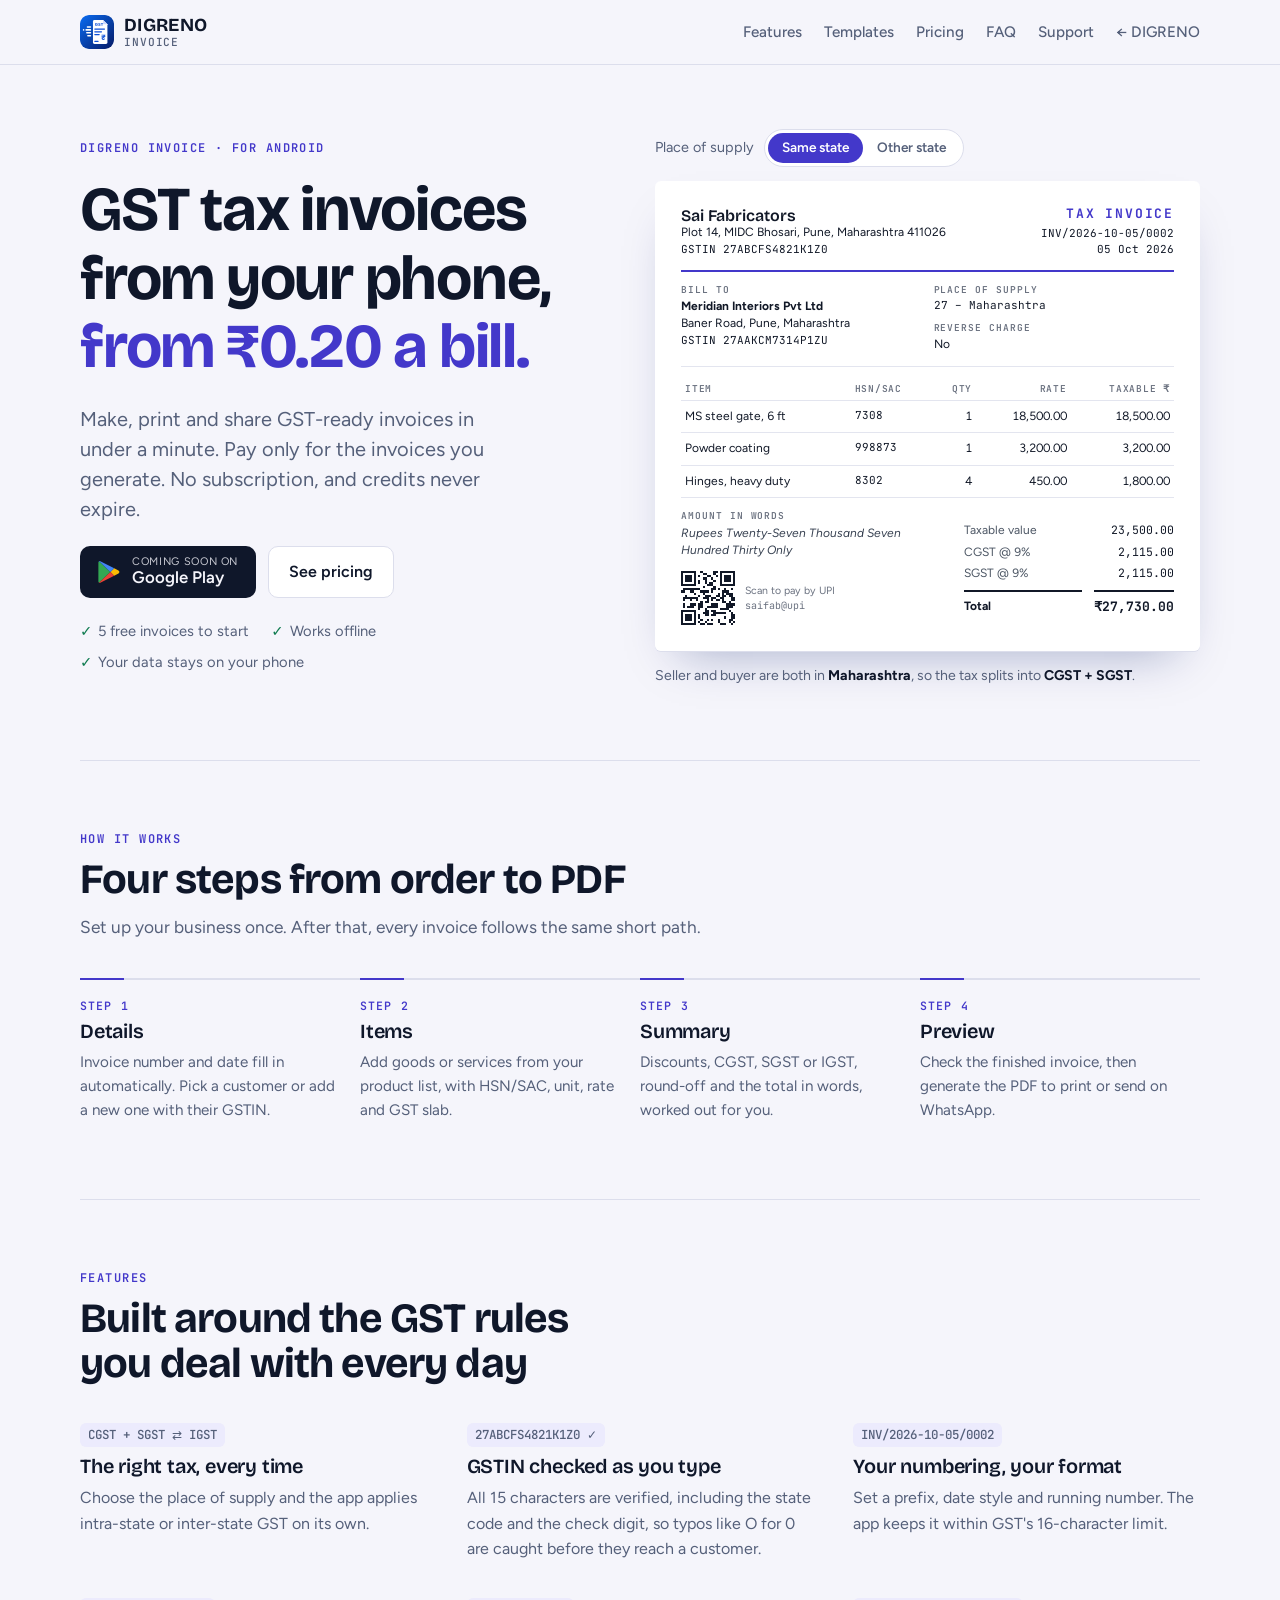
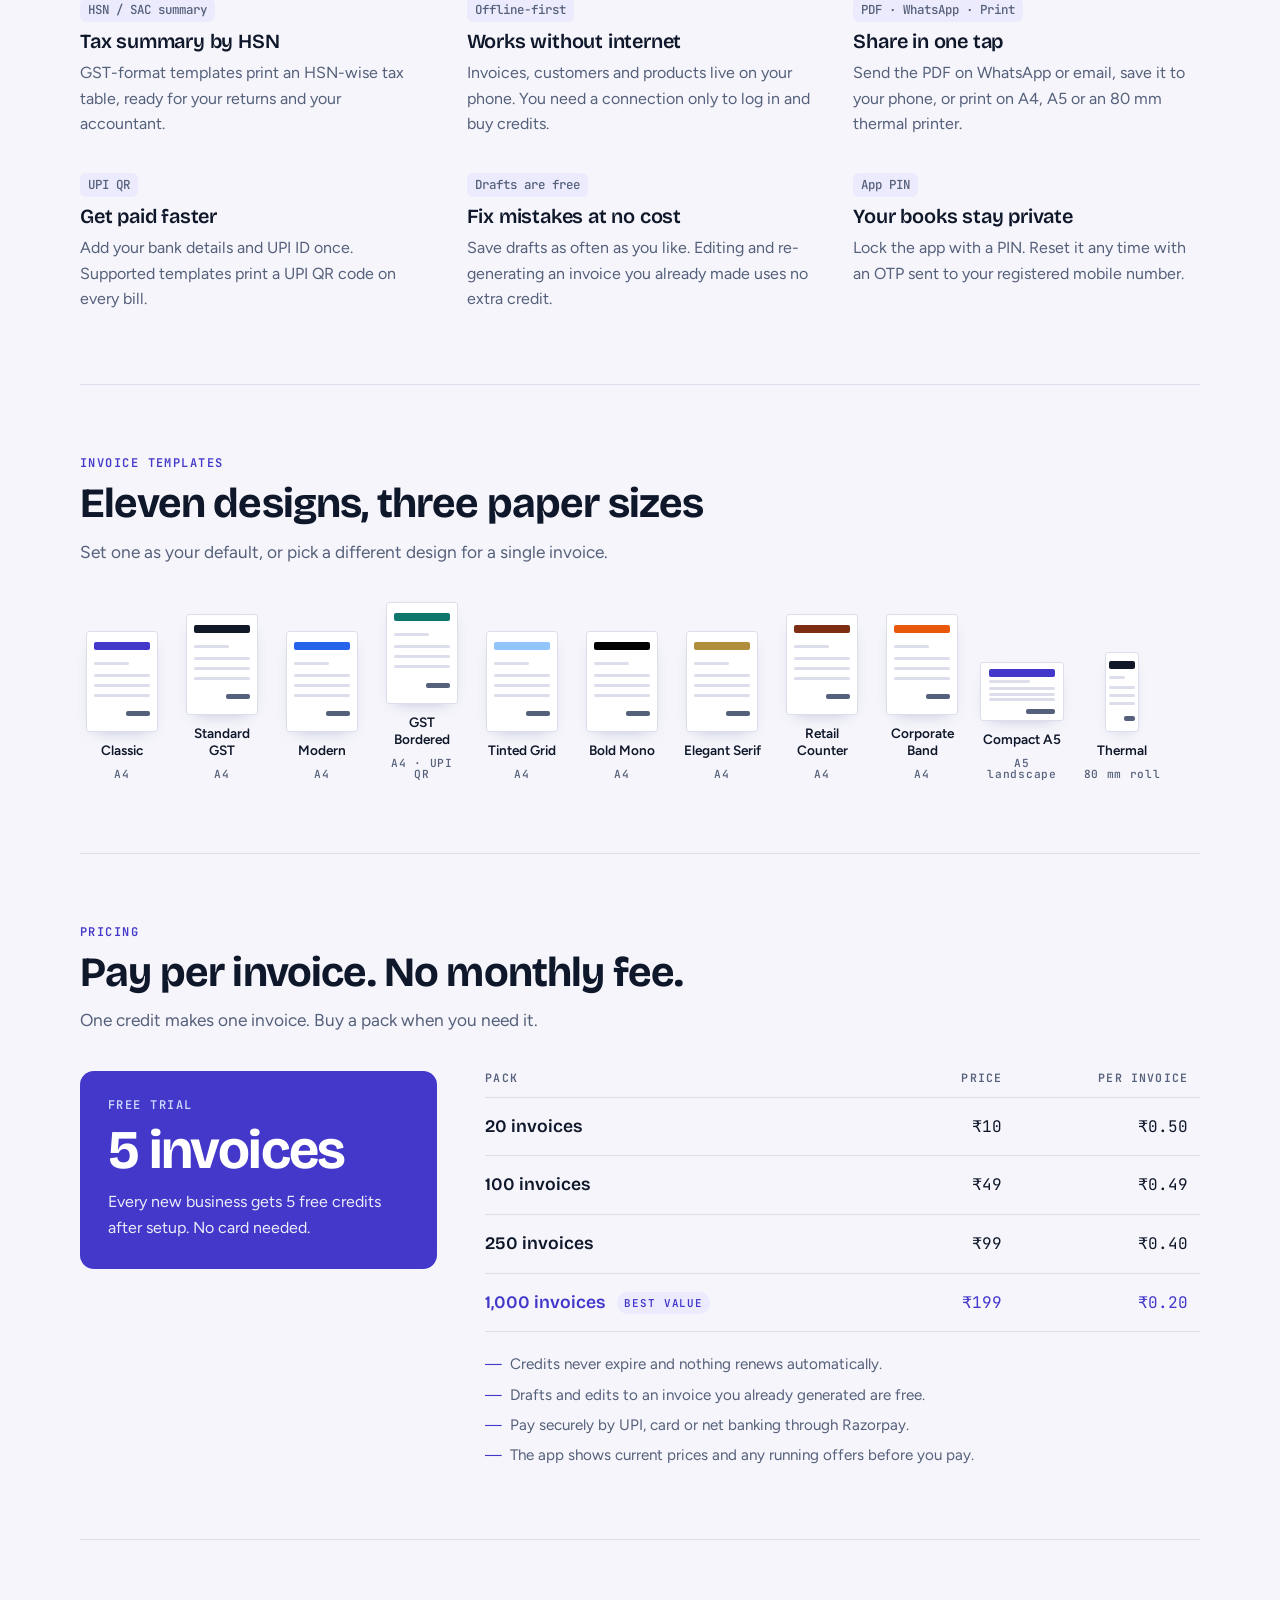
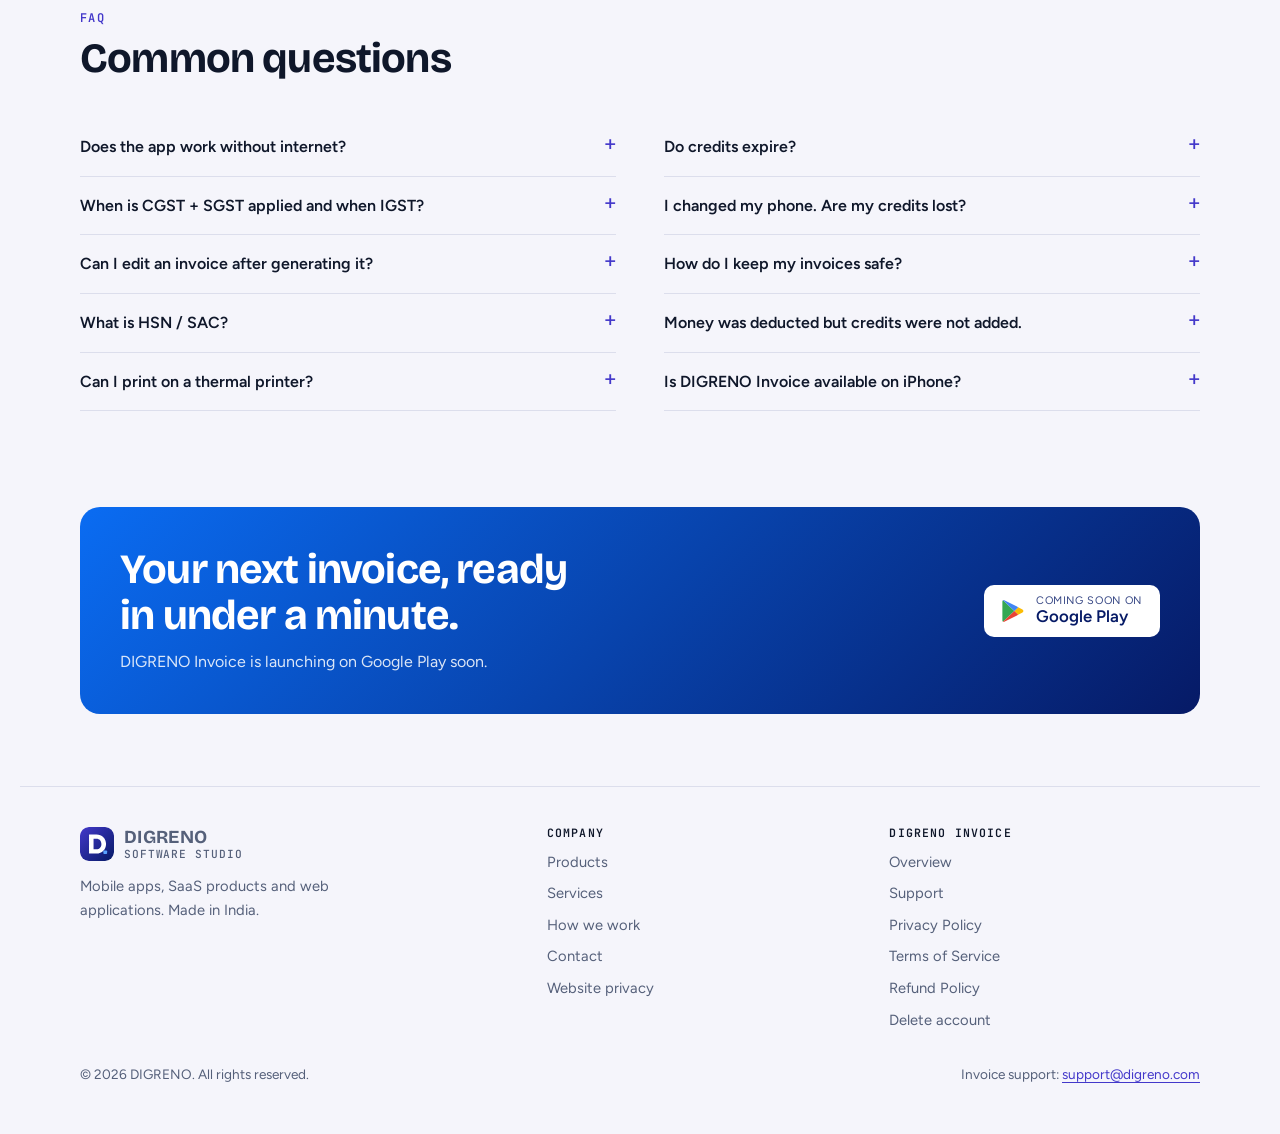
==== commit 2f451a01: "business & contact information updated" ====
--- a/invoice/index.html
+++ b/invoice/index.html
@@ -209,7 +209,7 @@
         <details><summary>Do credits expire?</summary><p>No. Purchased credits do not expire. Every pack is a one-time purchase and nothing renews automatically.</p></details>
         <details><summary>I changed my phone. Are my credits lost?</summary><p>No. Your credit balance is kept on our server. Log in with the same mobile number and your balance comes back automatically.</p></details>
         <details><summary>How do I keep my invoices safe?</summary><p>Your invoices are stored on your phone. Keep Android backup turned on for your Google account so app data is restored on a new phone. You can also export a backup from Settings.</p></details>
-        <details><summary>Money was deducted but credits were not added.</summary><p>Credits usually appear within a few minutes once the bank confirms. In the app, open Help → Payment issues and tap Check status. If credits can't be added, the amount is refunded. See our <a href="refund.html">refund policy</a>.</p></details>
+        <details><summary>Money was deducted but credits were not added.</summary><p>Credits usually appear within a few minutes once the bank confirms. In the app, open Help → Payment issues and tap Check status. Purchases are final, but you always get the credits you paid for. See our <a href="refund.html">refund policy</a>.</p></details>
         <details><summary>Is DIGRENO Invoice available on iPhone?</summary><p>Not yet. The app is launching on Android first.</p></details>
       </div>
     </div>
@@ -244,7 +244,7 @@
     </div>
     <div class="footer-base">
       <span>© <span data-year>2026</span> DIGRENO. All rights reserved.</span>
-      <span>Invoice support: <a href="mailto:support@digrenoinvoice.com">support@digrenoinvoice.com</a></span>
+      <span>Invoice support: <a href="mailto:support@digreno.com">support@digreno.com</a></span>
     </div>
   </div>
 </footer>
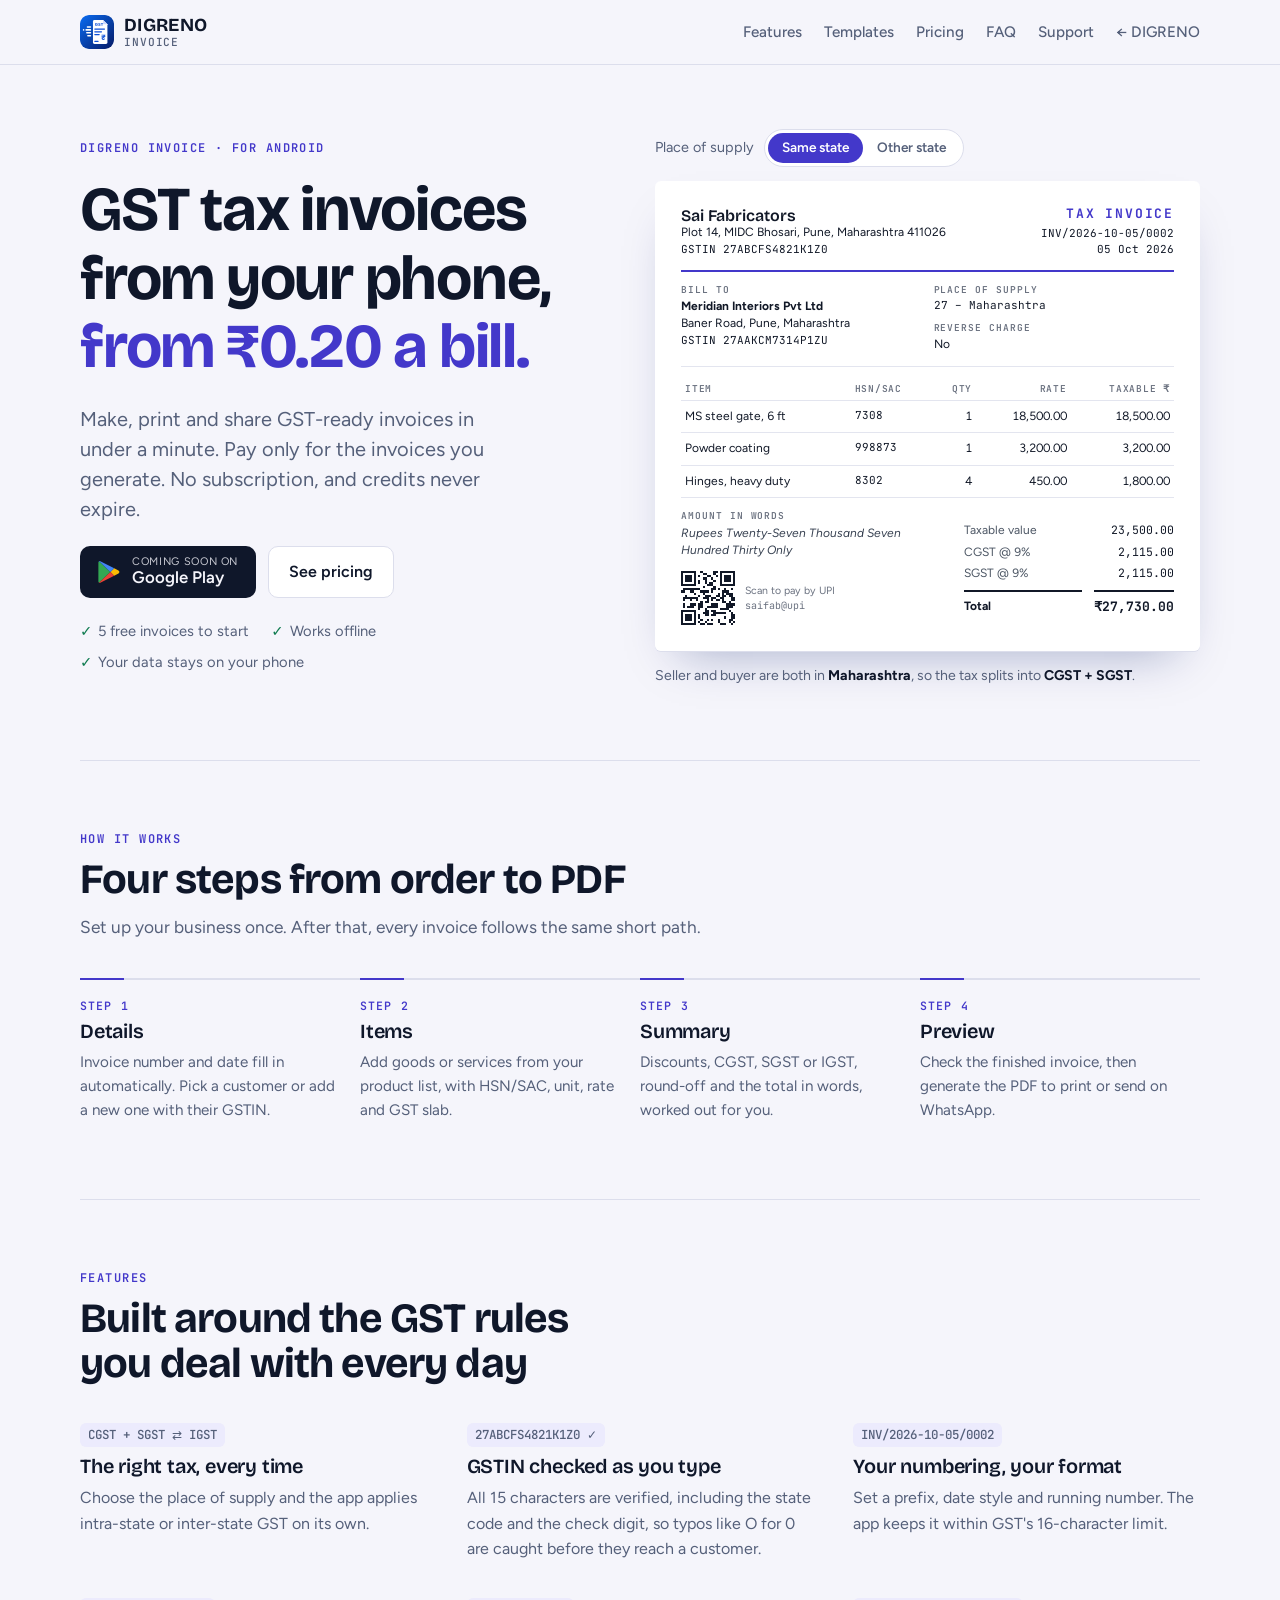
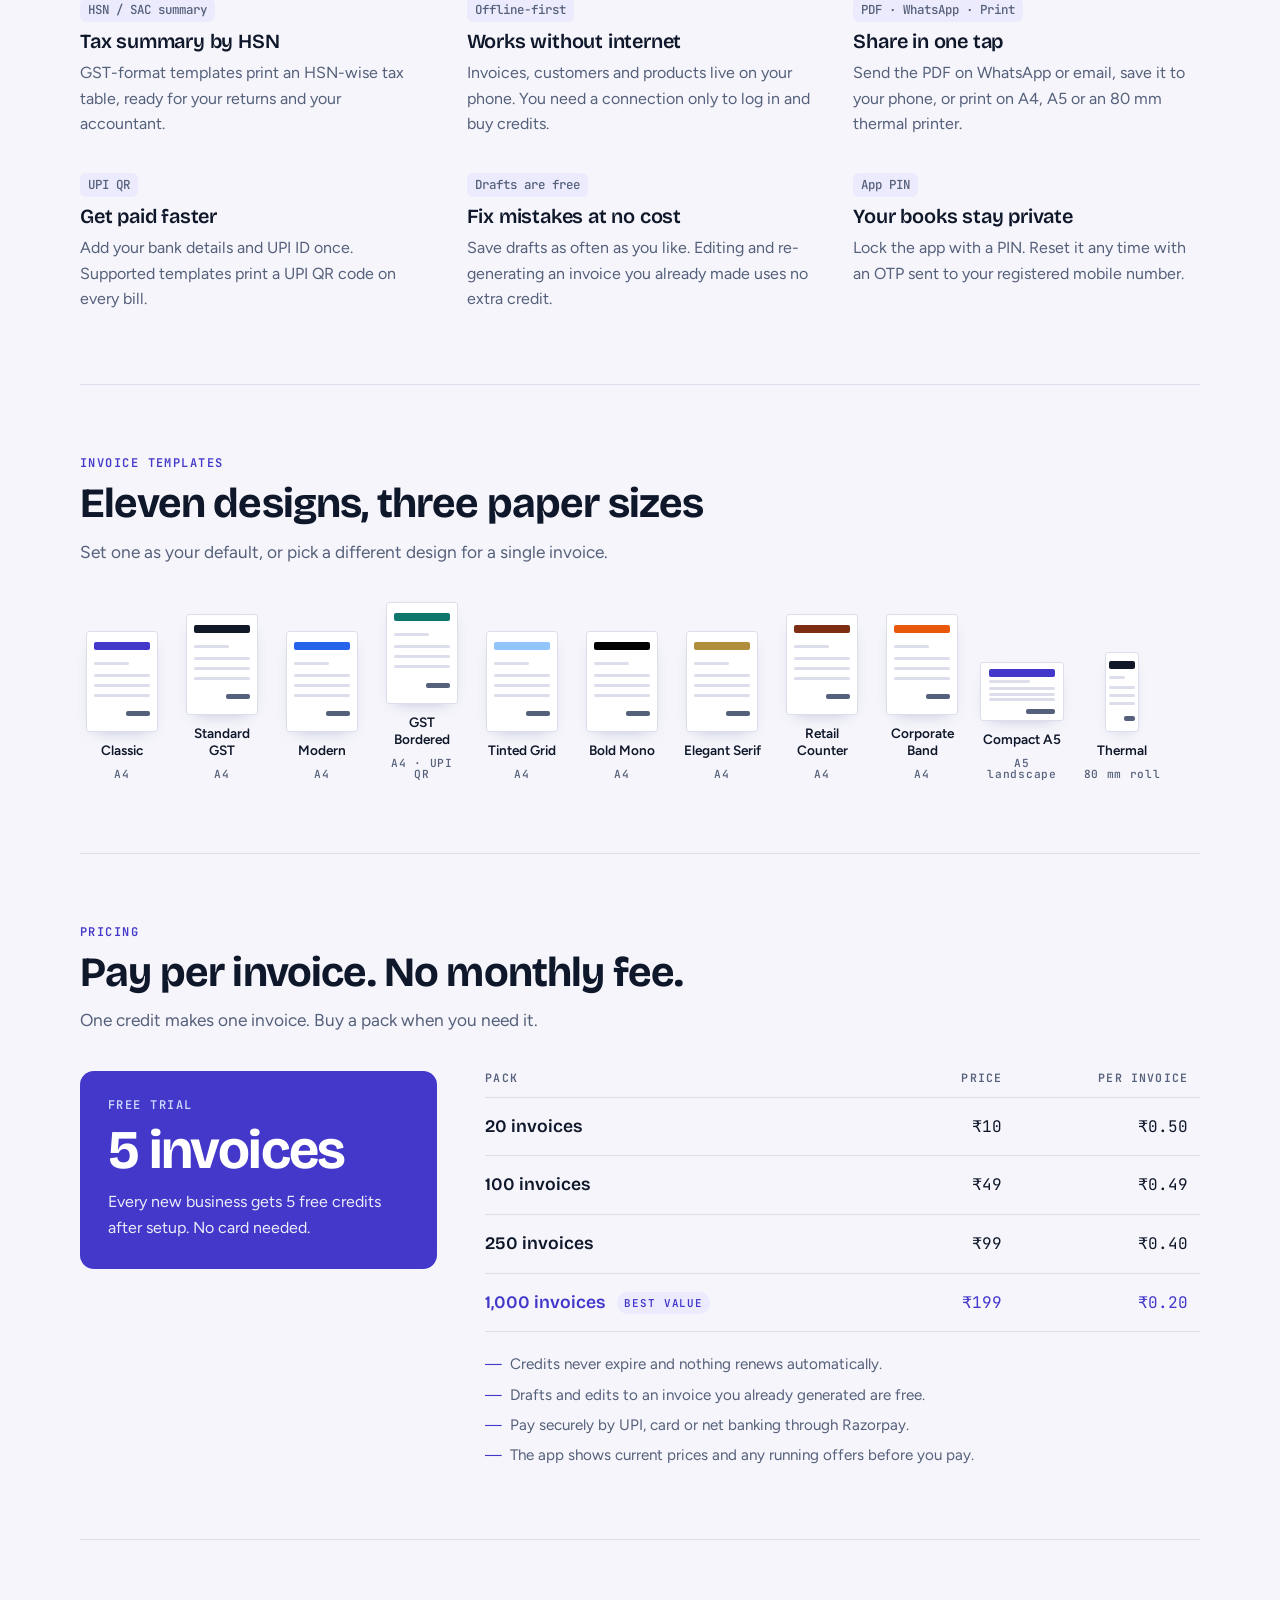
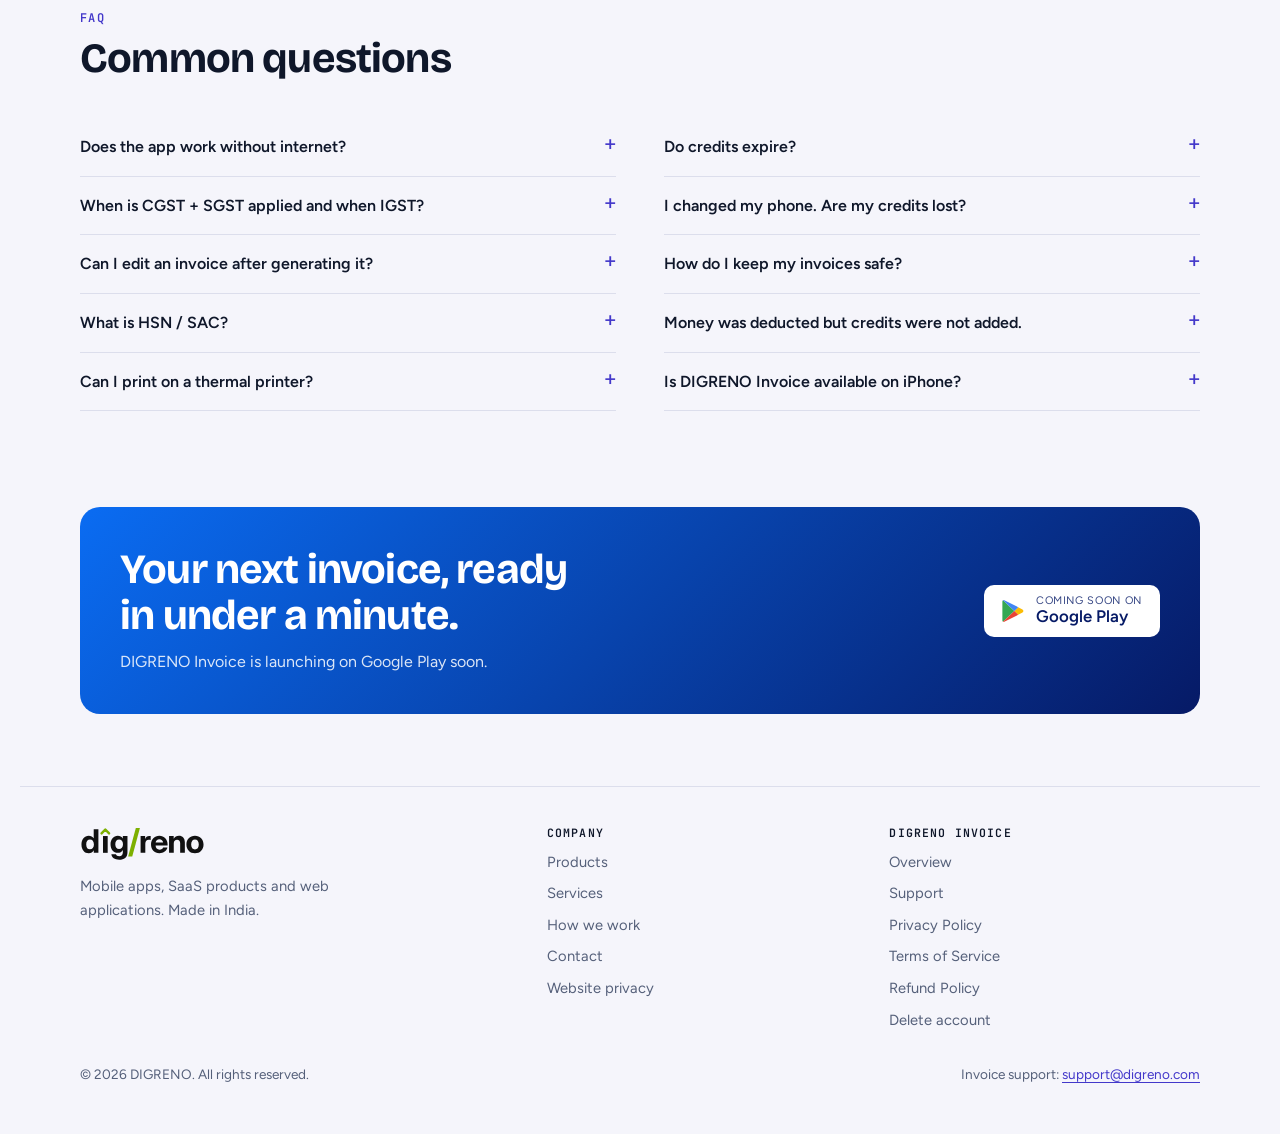
==== commit 855dcb93: "logo & favicon updated" ====
--- a/invoice/index.html
+++ b/invoice/index.html
@@ -230,7 +230,7 @@
   <div class="wrap">
     <div class="footer-grid">
       <div>
-        <a class="brand" href="/"><img src="/assets/digreno-mark.svg" alt="" width="34" height="34"><span>DIGRENO<span class="brand-sub">Software studio</span></span></a>
+        <a class="brand brand-footer" href="/" aria-label="DigReno home"><img class="brand-logo brand-logo--light" src="/assets/digreno-wordmark-light.svg" alt="DigReno" width="124" height="34"><img class="brand-logo brand-logo--dark" src="/assets/digreno-wordmark-dark.svg" alt="" width="124" height="34"></a>
         <p style="margin-top:14px;max-width:34ch">Mobile apps, SaaS products and web applications. Made in India.</p>
       </div>
       <div>
--- a/assets/site.css
+++ b/assets/site.css
@@ -301,3 +301,14 @@
 
 .subnav-crumb { font-size: 0.85rem; color: var(--muted); text-decoration: none; white-space: nowrap; }
 .subnav-crumb:hover { color: var(--ink); }
+
+/* DigReno wordmark (2026 brand): light/dark versions swap with the colour theme */
+.brand img.brand-logo { width: auto; height: 30px; border-radius: 0; }
+.brand-footer img.brand-logo { height: 34px; }
+.brand-logo--dark { display: none; }
+@media (prefers-color-scheme: dark) {
+  :root:not([data-theme="light"]) .brand-logo--light { display: none; }
+  :root:not([data-theme="light"]) .brand-logo--dark { display: block; }
+}
+:root[data-theme="dark"] .brand-logo--light { display: none; }
+:root[data-theme="dark"] .brand-logo--dark { display: block; }
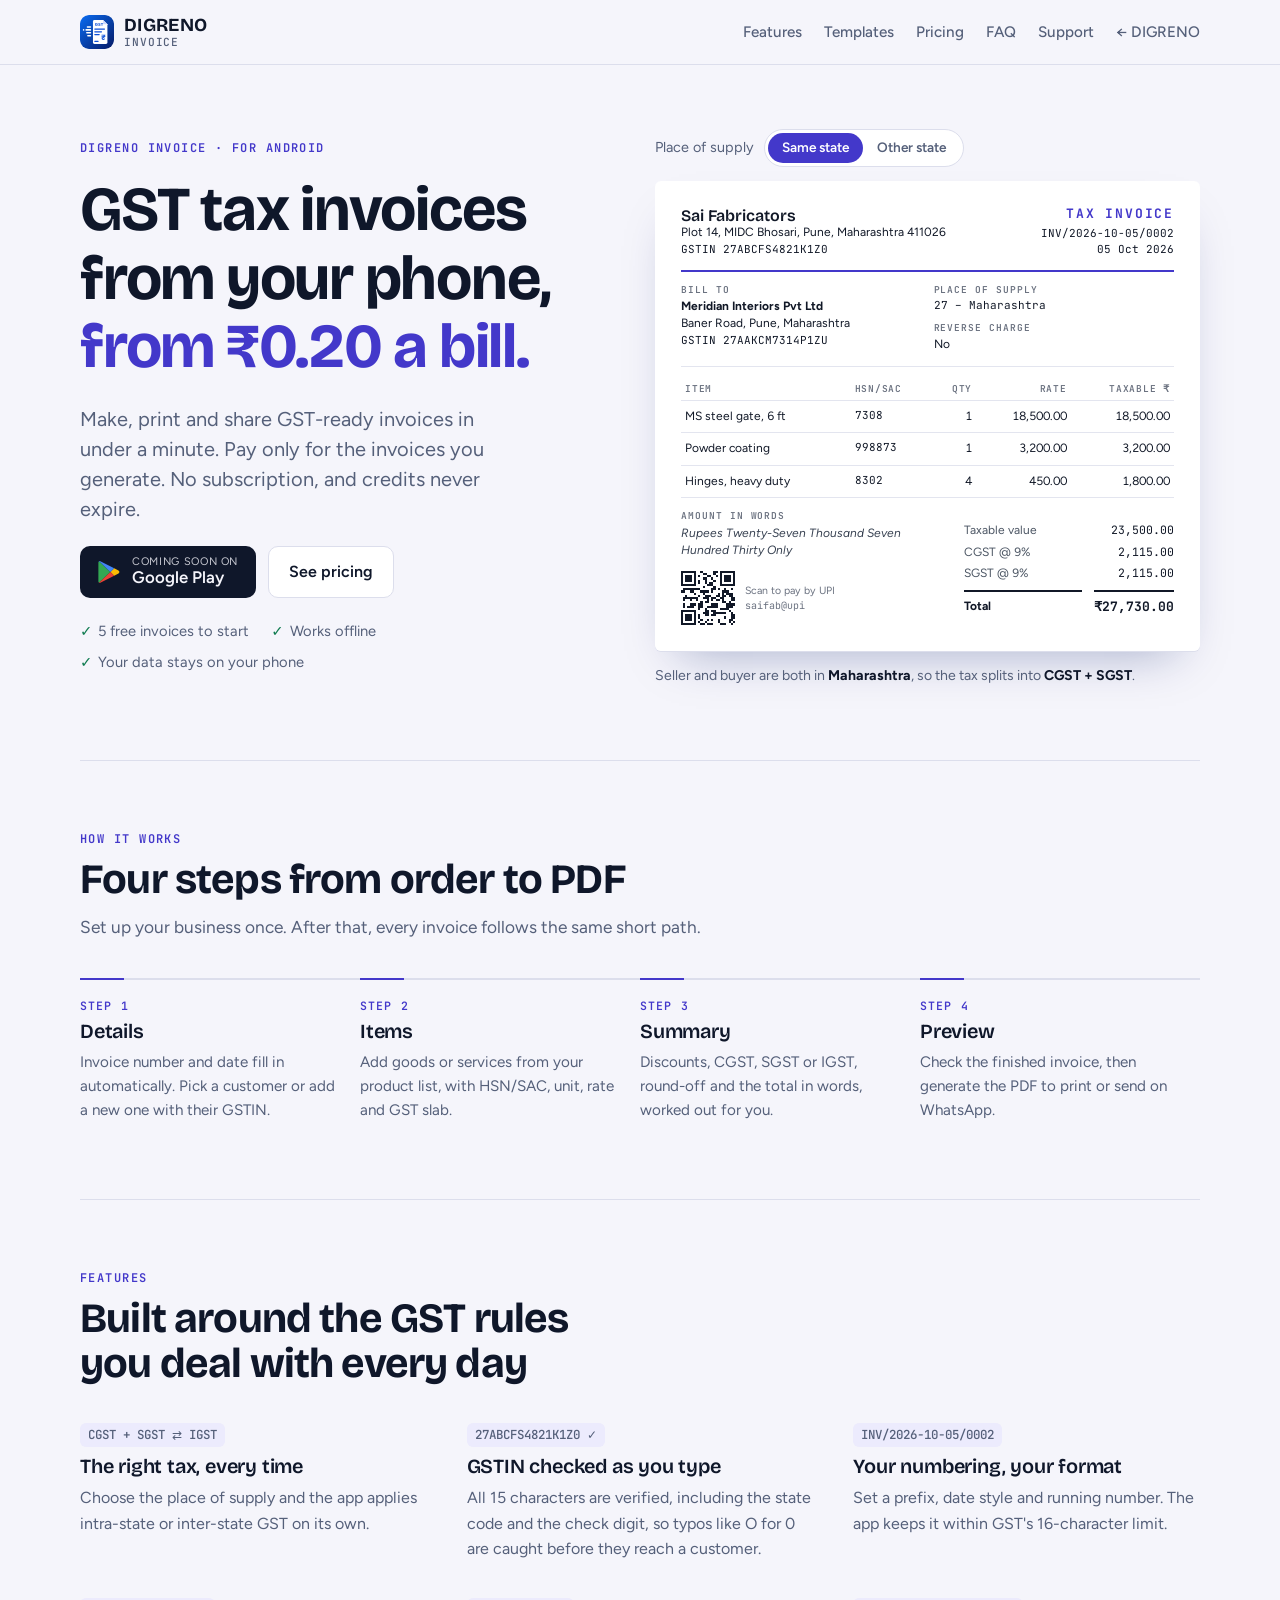
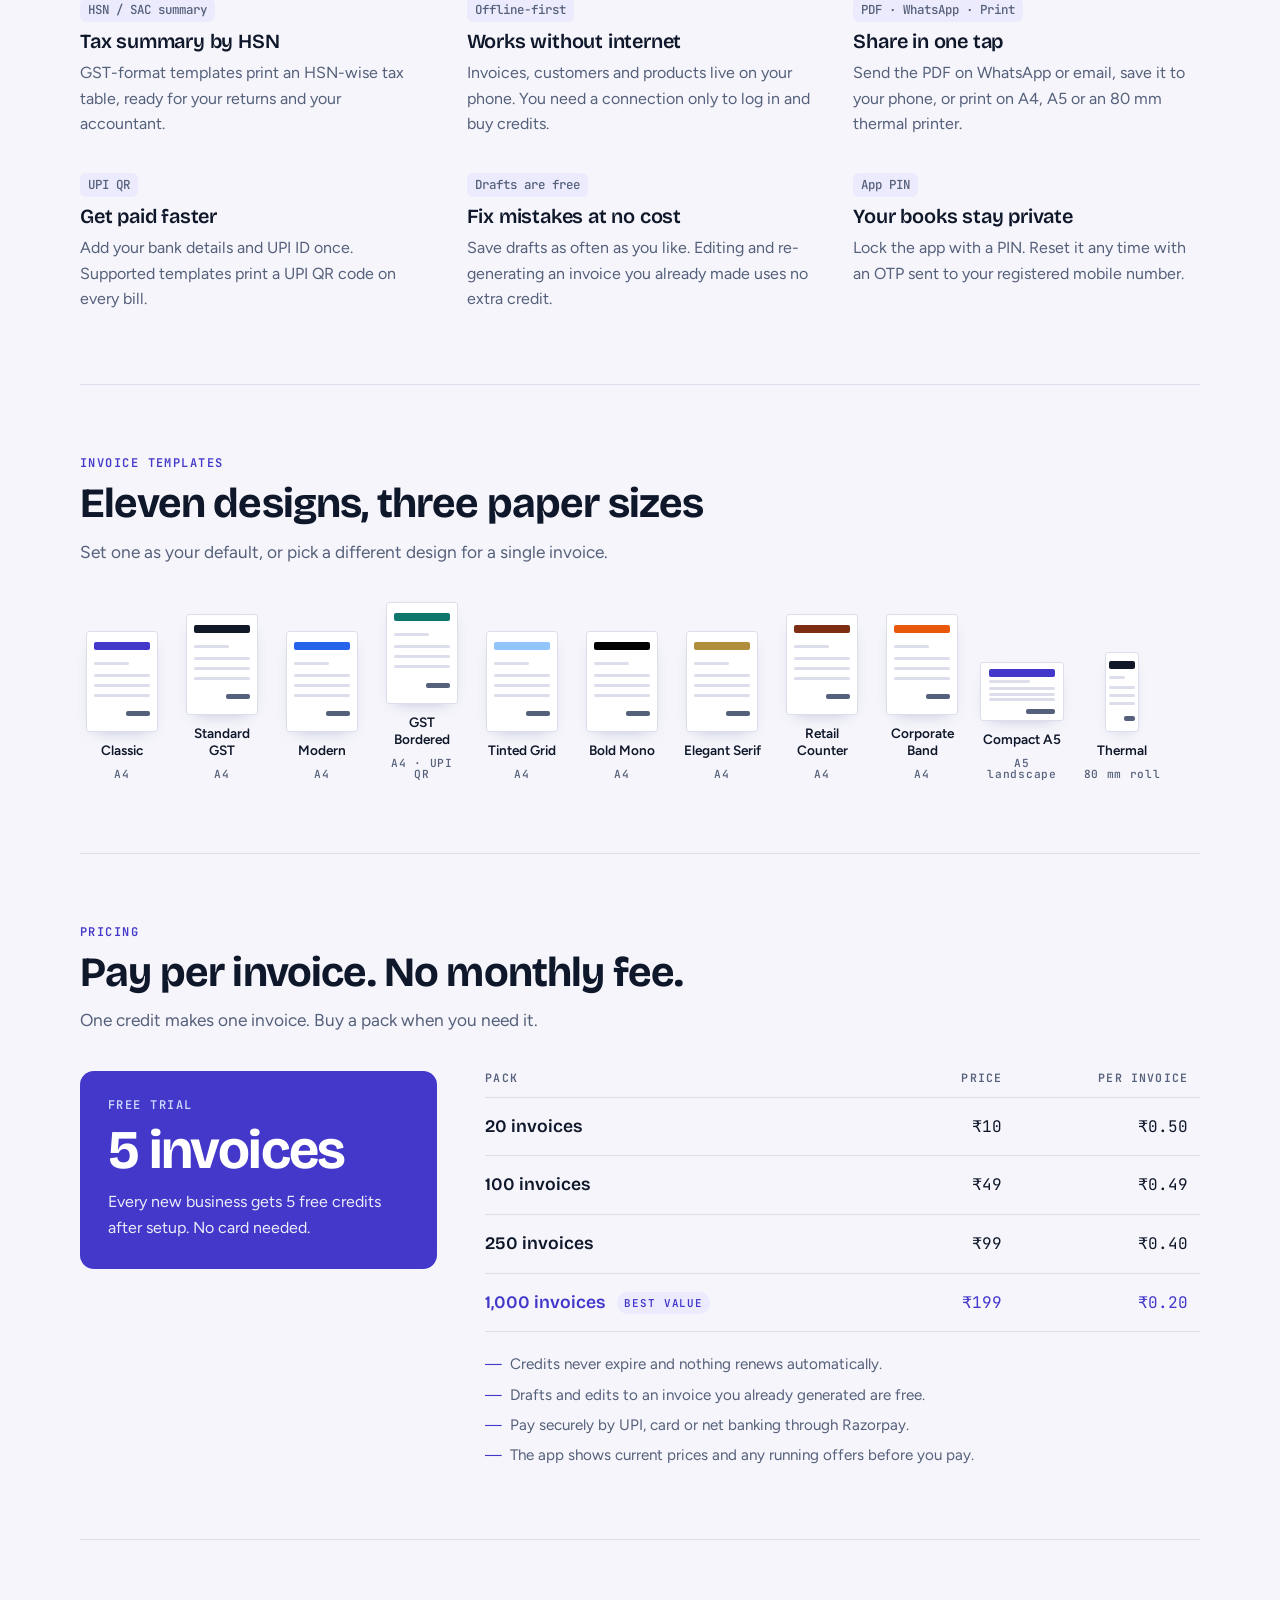
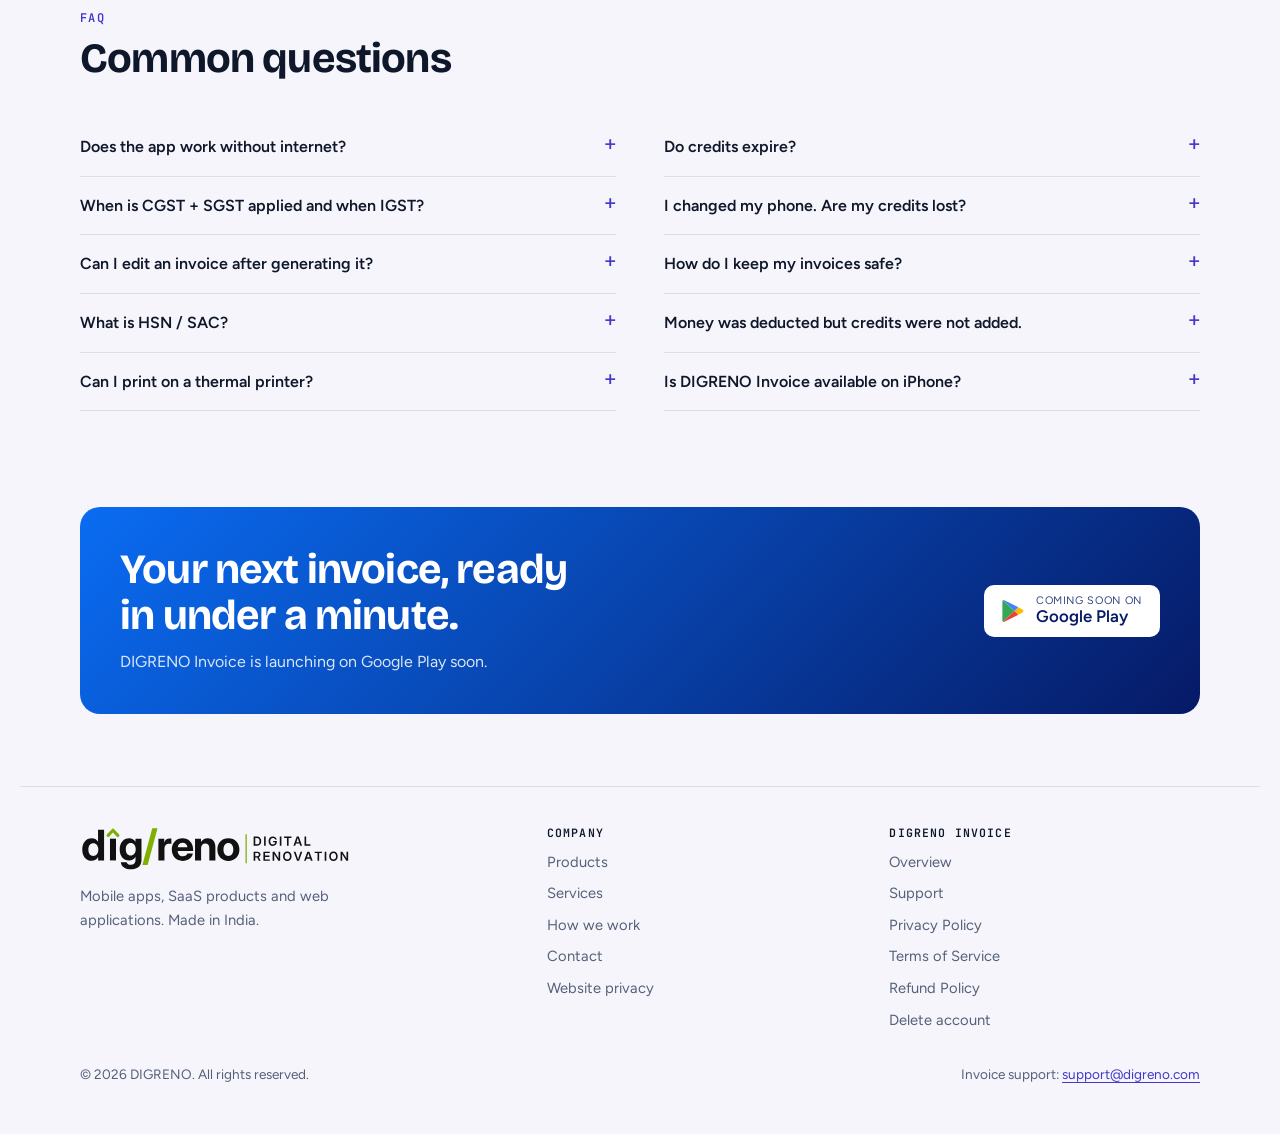
==== commit e69cab6c: "logo & favicon updated" ====
--- a/invoice/index.html
+++ b/invoice/index.html
@@ -230,7 +230,7 @@
   <div class="wrap">
     <div class="footer-grid">
       <div>
-        <a class="brand brand-footer" href="/" aria-label="DigReno home"><img class="brand-logo brand-logo--light" src="/assets/digreno-wordmark-light.svg" alt="DigReno" width="124" height="34"><img class="brand-logo brand-logo--dark" src="/assets/digreno-wordmark-dark.svg" alt="" width="124" height="34"></a>
+        <a class="brand brand-footer" href="/" aria-label="DigReno home"><img class="brand-logo brand-logo--light" src="/assets/digreno-lockup-light.svg" alt="DigReno, Digital Renovation" width="246" height="40"><img class="brand-logo brand-logo--dark" src="/assets/digreno-lockup-dark.svg" alt="" width="246" height="40"></a>
         <p style="margin-top:14px;max-width:34ch">Mobile apps, SaaS products and web applications. Made in India.</p>
       </div>
       <div>
--- a/assets/site.css
+++ b/assets/site.css
@@ -303,8 +303,8 @@
 .subnav-crumb:hover { color: var(--ink); }
 
 /* DigReno wordmark (2026 brand): light/dark versions swap with the colour theme */
-.brand img.brand-logo { width: auto; height: 30px; border-radius: 0; }
-.brand-footer img.brand-logo { height: 34px; }
+.brand img.brand-logo { width: auto; height: 40px; border-radius: 0; }
+.brand-footer img.brand-logo { height: 44px; }
 .brand-logo--dark { display: none; }
 @media (prefers-color-scheme: dark) {
   :root:not([data-theme="light"]) .brand-logo--light { display: none; }
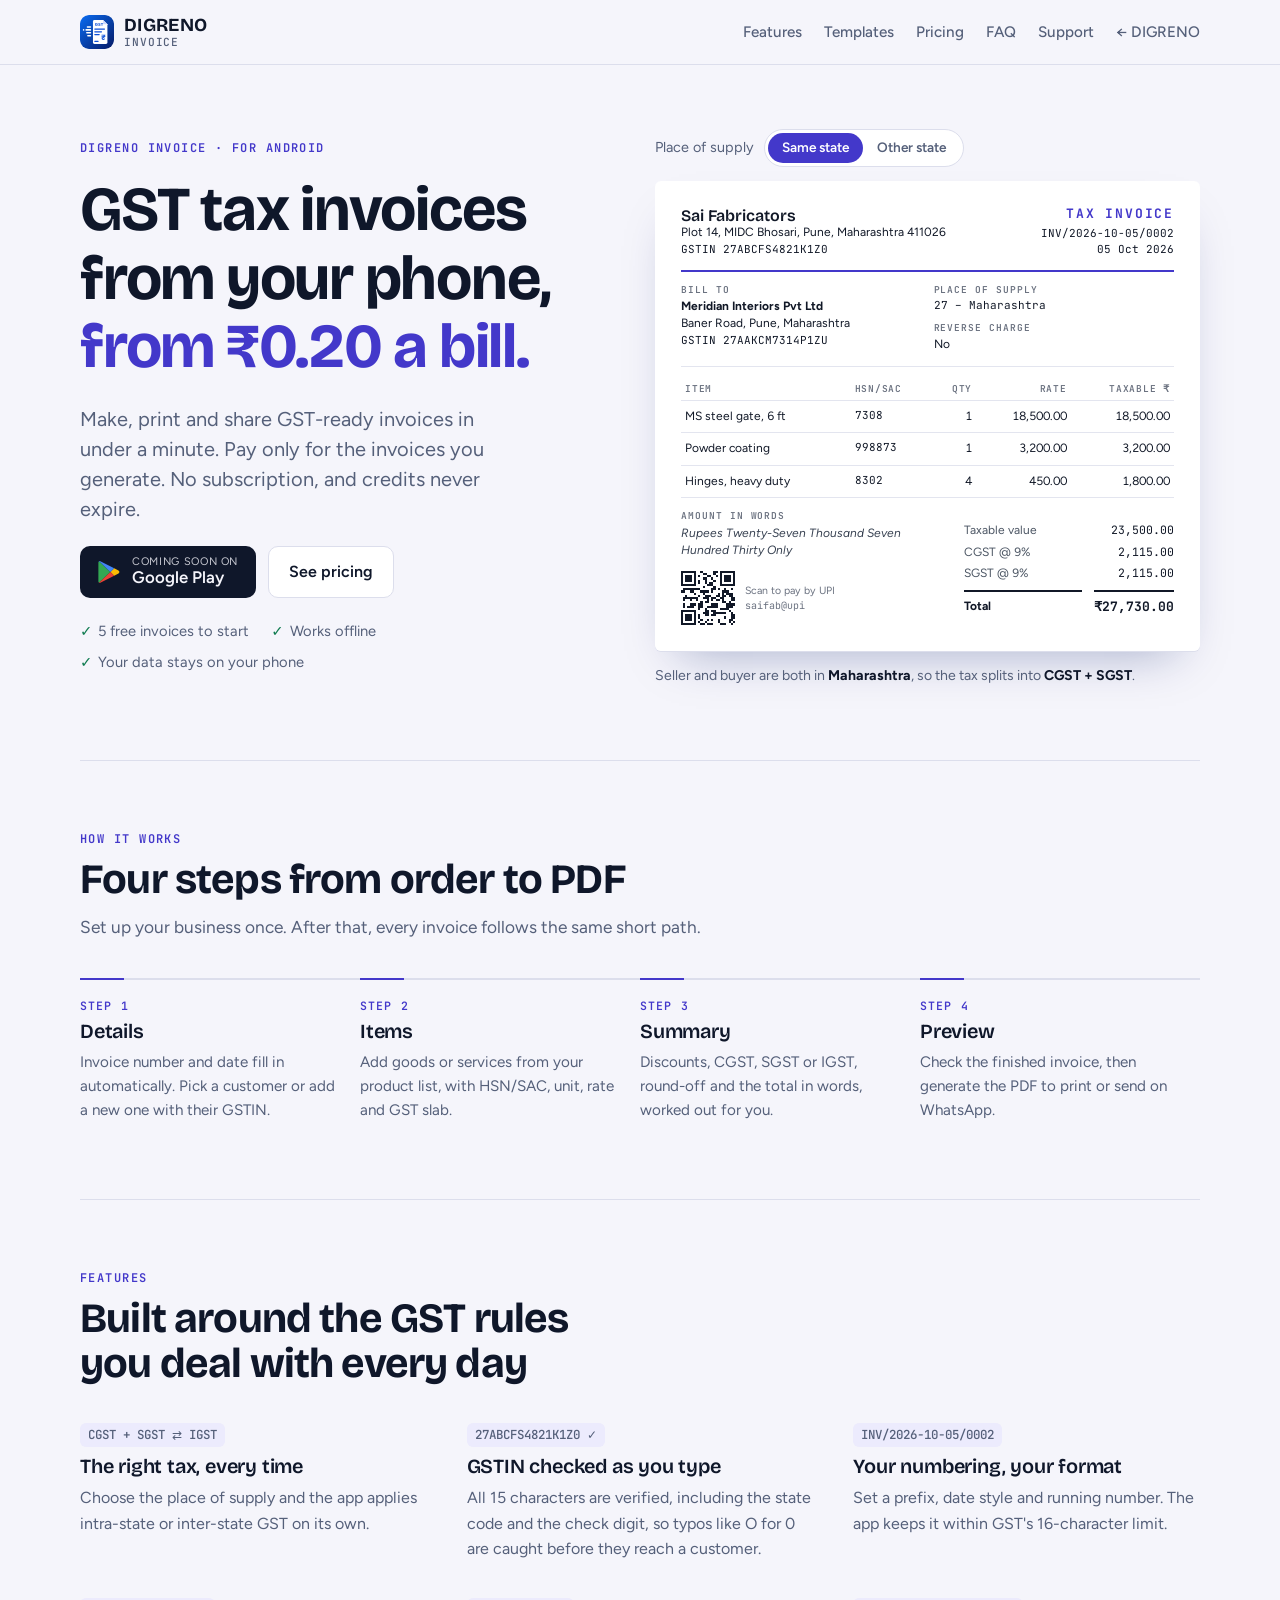
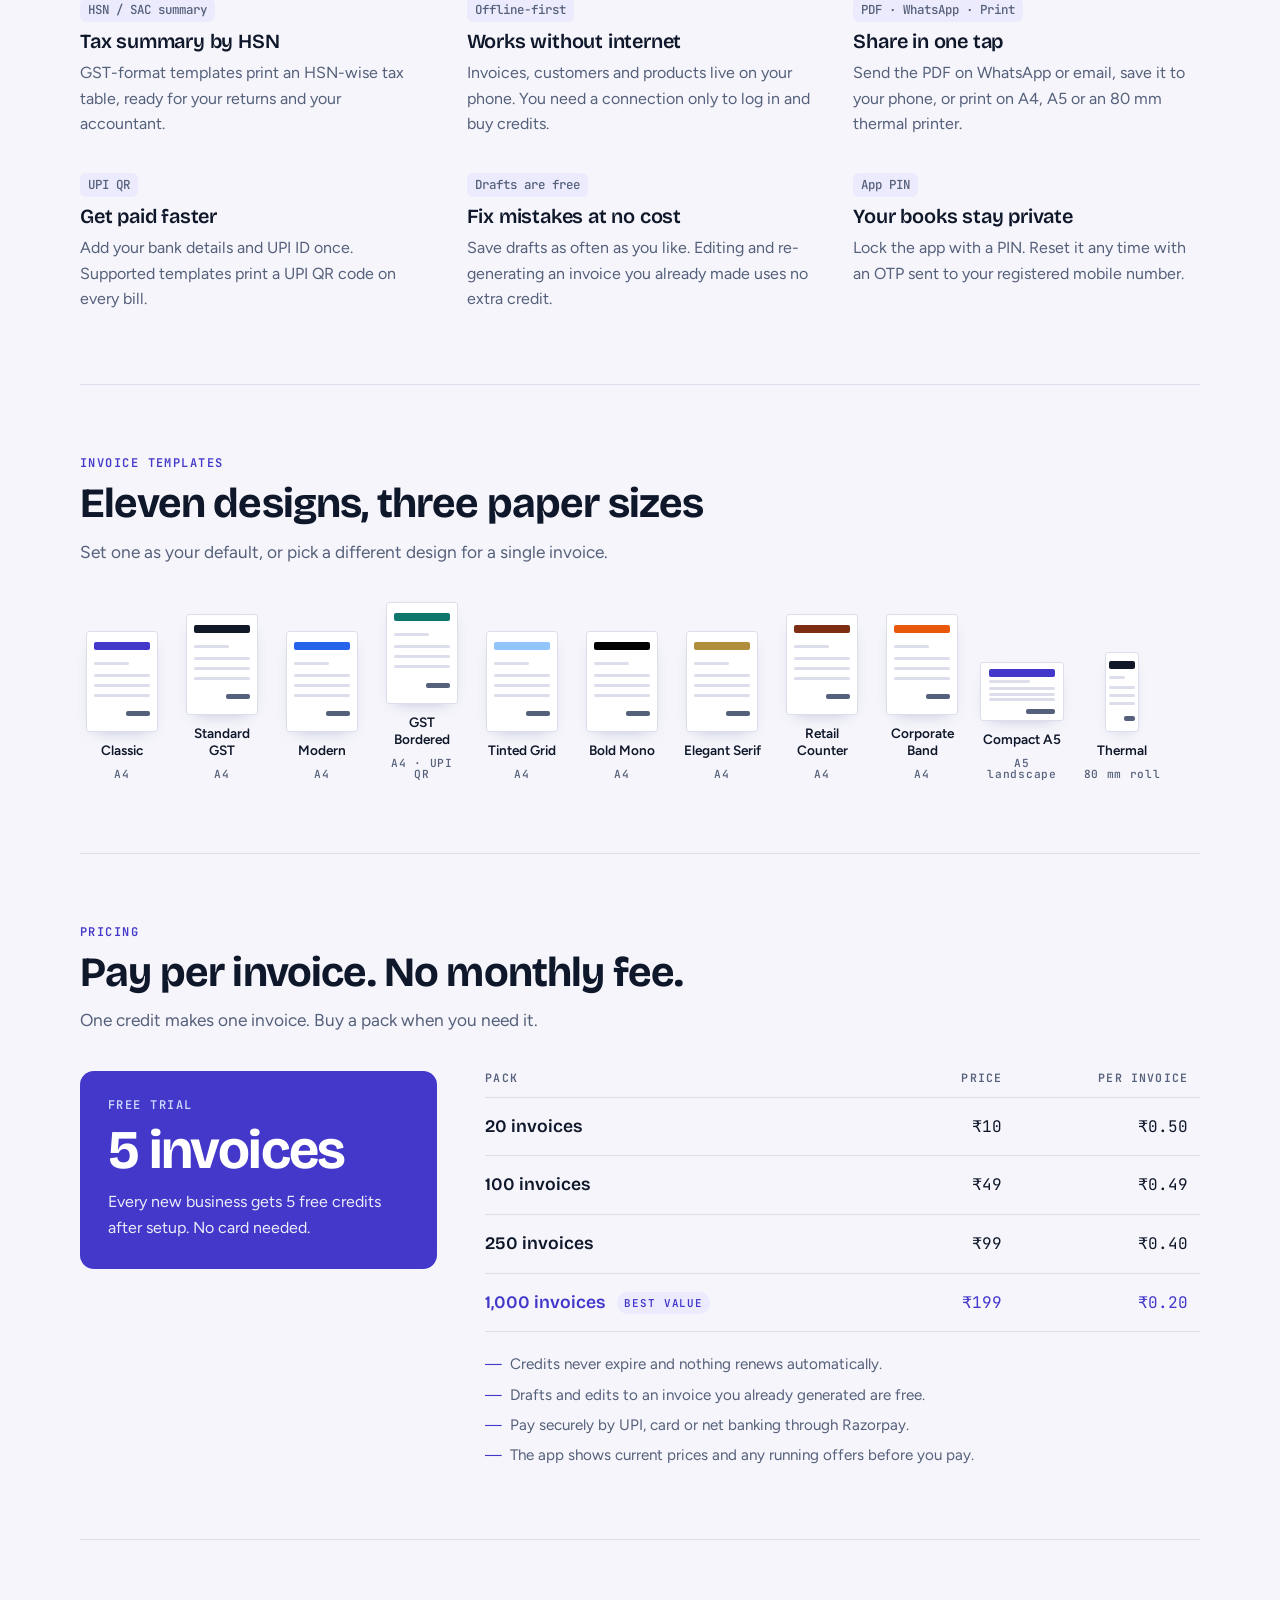
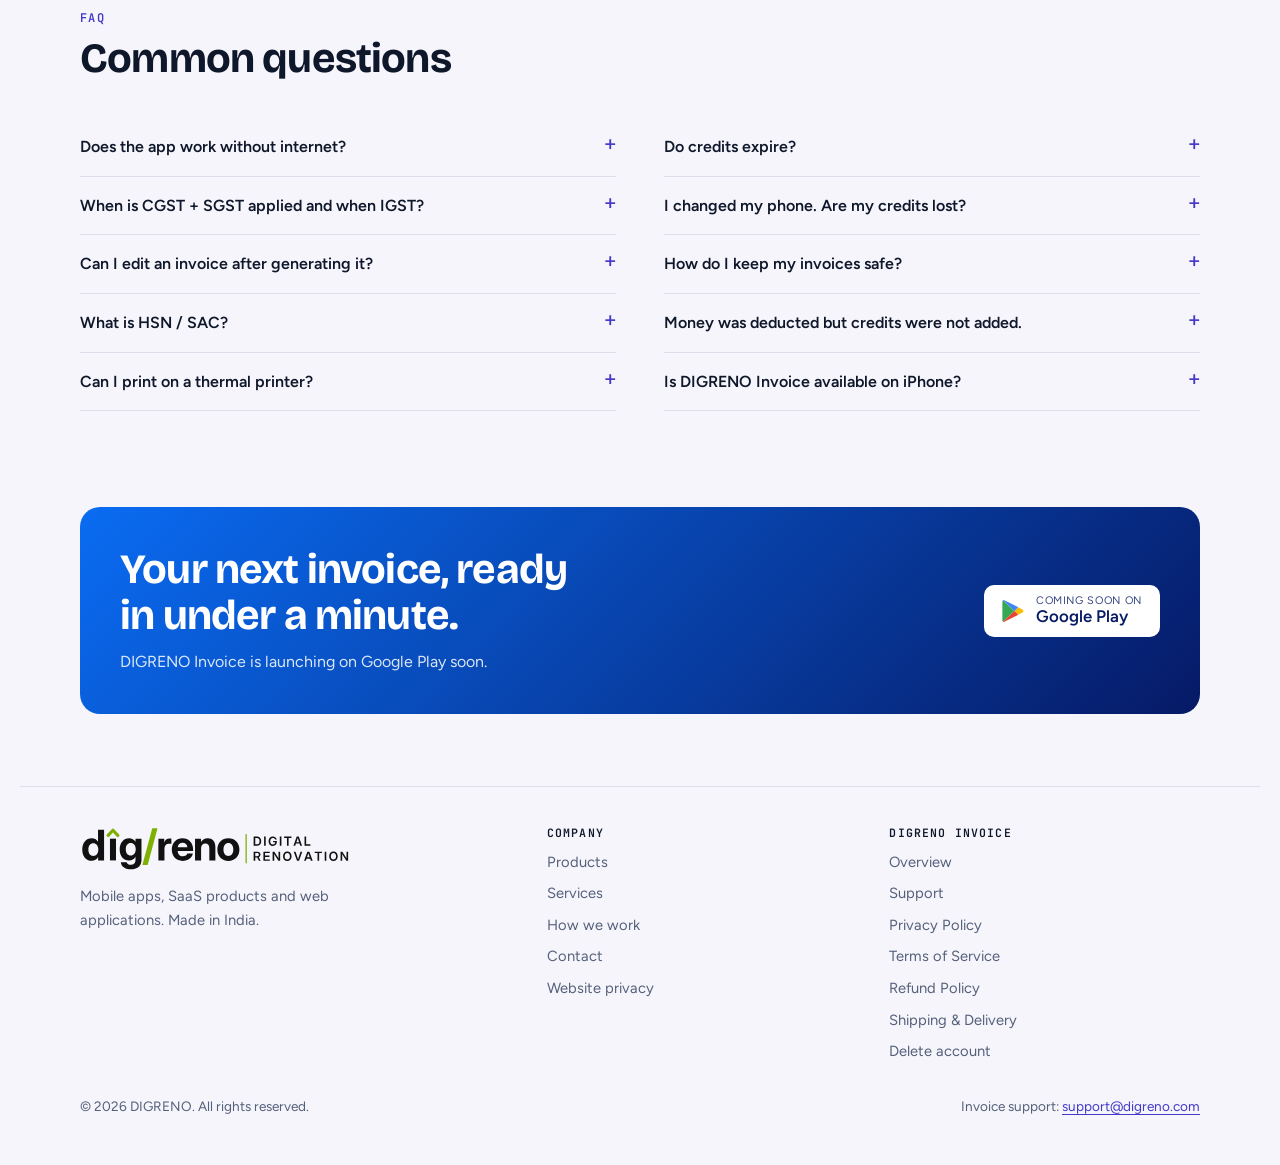
==== commit 8a798fa5: "added shipping policy" ====
--- a/invoice/index.html
+++ b/invoice/index.html
@@ -239,7 +239,7 @@
       </div>
       <div>
         <h4>DIGRENO Invoice</h4>
-        <ul><li><a href="/invoice/">Overview</a></li><li><a href="/invoice/support.html">Support</a></li><li><a href="/invoice/privacy.html">Privacy Policy</a></li><li><a href="/invoice/terms.html">Terms of Service</a></li><li><a href="/invoice/refund.html">Refund Policy</a></li><li><a href="/invoice/delete-account.html">Delete account</a></li></ul>
+        <ul><li><a href="/invoice/">Overview</a></li><li><a href="/invoice/support.html">Support</a></li><li><a href="/invoice/privacy.html">Privacy Policy</a></li><li><a href="/invoice/terms.html">Terms of Service</a></li><li><a href="/invoice/refund.html">Refund Policy</a></li><li><a href="/invoice/shipping.html">Shipping &amp; Delivery</a></li><li><a href="/invoice/delete-account.html">Delete account</a></li></ul>
       </div>
     </div>
     <div class="footer-base">
--- a/assets/site.css
+++ b/assets/site.css
@@ -312,3 +312,33 @@
 }
 :root[data-theme="dark"] .brand-logo--light { display: none; }
 :root[data-theme="dark"] .brand-logo--dark { display: block; }
+
+/* ---------- DigReno brand colours (company pages: <html class="co">) ----------
+   Matches the logo: ink black + lime. Lime is too light for text on white, so in light mode
+   text accents use a deep olive and lime is used as a fill (buttons, rules) with black text on it.
+   /invoice/ pages keep the DIGRENO Invoice app's indigo. */
+:root.co {
+  --bg: #F6F6F3; --surface: #FFFFFF; --ink: #111111; --muted: #5B5F55; --line: #E2E2DC;
+  --indigo: #4D7300;      /* accent text, links (5:1 on bg) */
+  --indigo-soft: #EEF5D6; /* lime tint */
+  --blue: #4D7300; --deep: #111111;
+  --lime: #C6F432; --on-lime: #111111; --on-accent: #FFFFFF;
+}
+@media (prefers-color-scheme: dark) {
+  :root.co:not([data-theme="light"]) {
+    --bg: #0E0F0C; --surface: #171915; --ink: #EDEEE8; --muted: #A3A69B; --line: #2A2D26;
+    --indigo: #C6F432; --indigo-soft: #23290F; --blue: #C6F432; --deep: #EDEEE8; --on-accent: #111111;
+  }
+}
+:root.co[data-theme="dark"] {
+  --bg: #0E0F0C; --surface: #171915; --ink: #EDEEE8; --muted: #A3A69B; --line: #2A2D26;
+  --indigo: #C6F432; --indigo-soft: #23290F; --blue: #C6F432; --deep: #EDEEE8; --on-accent: #111111;
+}
+.co .btn-primary { background: var(--lime); color: var(--on-lime); }
+.co .btn-primary:hover { filter: brightness(0.95); }
+.co .service, .co .steps li::after { border-top-color: var(--lime); }
+.co .steps li::after, .co .service li::before { background: var(--lime); }
+.co .cta { background: #111111; border: 1px solid var(--line); }
+.co .cta h2 { color: #FFFFFF; }
+.co .btn-light { background: var(--lime); color: #111111; }
+.co .text-link.light { color: #C6F432; }
